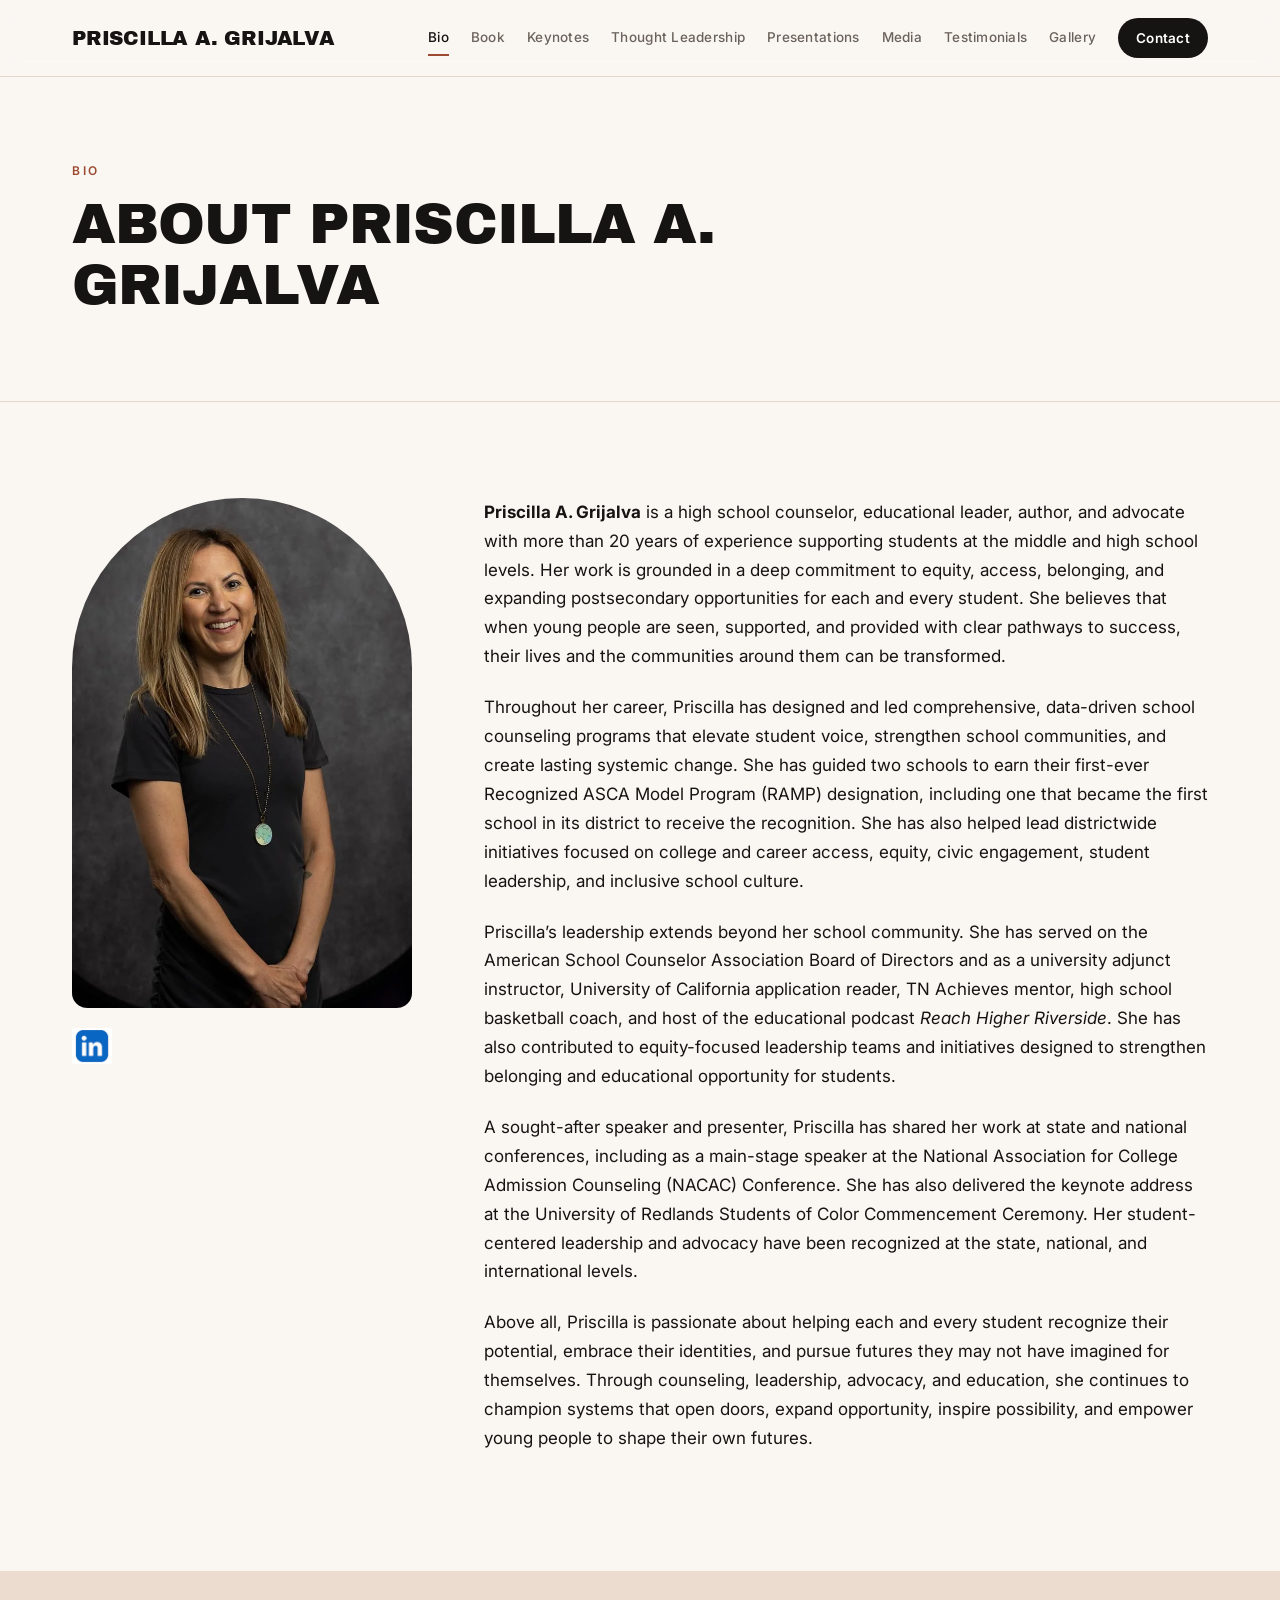
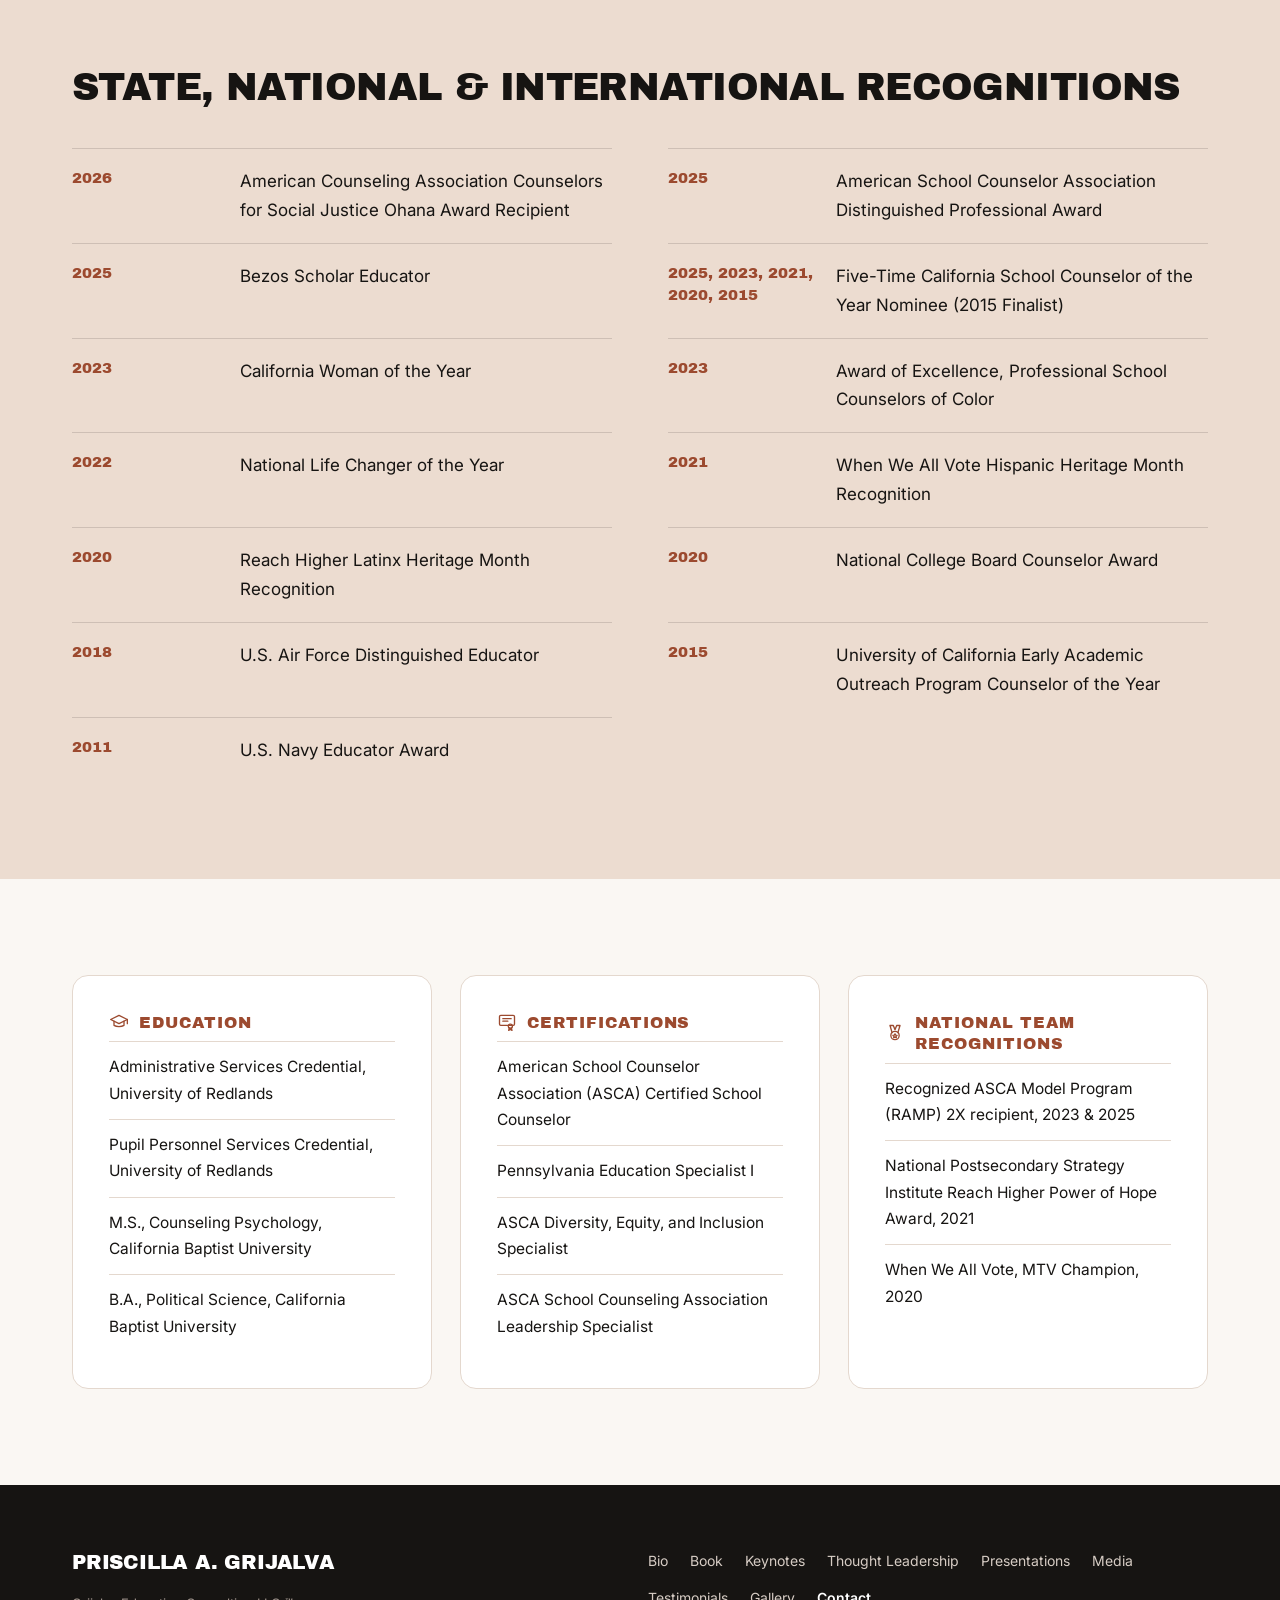
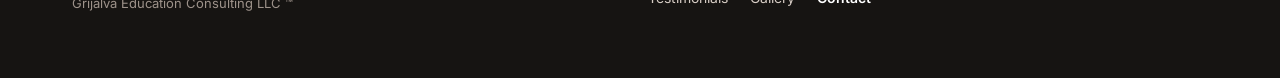
==== bio.html @ 14a942c5 "Add GA4 G-417RDD5NJD Co-Authored-By: Claude Opus 5.5 (1M context) <noreply@anthropic.com>" ====
<!doctype html><html lang="en"><head>
<script async src="https://www.googletagmanager.com/gtag/js?id=G-417RDD5NJD"></script>
<script>window.dataLayer=window.dataLayer||[];function gtag(){dataLayer.push(arguments);}gtag("js",new Date());gtag("config","G-417RDD5NJD");</script>
<meta charset="utf-8"><meta name="viewport" content="width=device-width,initial-scale=1">
<title>Bio — Priscilla A. Grijalva</title>
<link rel="preconnect" href="https://fonts.googleapis.com"><link rel="preconnect" href="https://fonts.gstatic.com" crossorigin>
<link href="https://fonts.googleapis.com/css2?family=Archivo+Black&family=Fraunces:ital,opsz,wght@0,9..144,400;0,9..144,600;1,9..144,400&family=Inter:wght@400;500;600&display=swap" rel="stylesheet">
<link rel="stylesheet" href="assets/css/style.css?v=r9"></head><body>
<a class="skip" href="#page">Skip to Content</a>
<header class="site-header"><div class="wrap hbar"><a class="brand" href="index.html">Priscilla A. Grijalva</a>
<button class="menu-btn" aria-label="Menu" aria-expanded="false"><span></span><span></span></button>
<nav class="nav"><a href="bio.html" aria-current=page>Bio</a><a href="book.html">Book</a><a href="speaking-1.html">Keynotes</a><a href="media.html">Thought Leadership</a><a href="presentations-and-workshops.html">Presentations</a><a href="media-1.html">Media</a><a href="reviews-and-testimonies.html">Testimonials</a><a href="gallery.html">Gallery</a><a href="contact.html" class=nav-cta>Contact</a></nav></div></header>
<main id="page"><section class="phero"><div class="wrap"><p class="kicker">Bio</p><h1>About Priscilla A. Grijalva</h1></div></section>
<section class="band"><div class="wrap bio">
<aside class="bio-side"><img class="portrait" src="assets/img/bb8c48f5-293766368_10158690024188457_73129225213965542_n.jpg" alt="Priscilla A. Grijalva">
<a class="li-link" href="https://www.linkedin.com/in/priscilla-grijalva-0228591a4/" target="_blank" rel="noopener"><img src="assets/img/5e16b6bf-download.png" alt="LinkedIn"></a></aside>
<div class="prose">
<p><strong>Priscilla A. Grijalva</strong> is a high school counselor, educational leader, author, and advocate with more than 20 years of experience supporting students at the middle and high school levels. Her work is grounded in a deep commitment to equity, access, belonging, and expanding postsecondary opportunities for each and every student. She believes that when young people are seen, supported, and provided with clear pathways to success, their lives and the communities around them can be transformed.</p>
<p>Throughout her career, Priscilla has designed and led comprehensive, data-driven school counseling programs that elevate student voice, strengthen school communities, and create lasting systemic change. She has guided two schools to earn their first-ever Recognized ASCA Model Program (RAMP) designation, including one that became the first school in its district to receive the recognition. She has also helped lead districtwide initiatives focused on college and career access, equity, civic engagement, student leadership, and inclusive school culture.</p>
<p>Priscilla’s leadership extends beyond her school community. She has served on the American School Counselor Association Board of Directors and as a university adjunct instructor, University of California application reader, TN Achieves mentor, high school basketball coach, and host of the educational podcast <em>Reach Higher Riverside</em>. She has also contributed to equity-focused leadership teams and initiatives designed to strengthen belonging and educational opportunity for students.</p>
<p>A sought-after speaker and presenter, Priscilla has shared her work at state and national conferences, including as a main-stage speaker at the National Association for College Admission Counseling (NACAC) Conference. She has also delivered the keynote address at the University of Redlands Students of Color Commencement Ceremony. Her student-centered leadership and advocacy have been recognized at the state, national, and international levels.</p>
<p>Above all, Priscilla is passionate about helping each and every student recognize their potential, embrace their identities, and pursue futures they may not have imagined for themselves. Through counseling, leadership, advocacy, and education, she continues to champion systems that open doors, expand opportunity, inspire possibility, and empower young people to shape their own futures.</p>
</div></div></section>
<section class="band blush"><div class="wrap"><h2 class="sec">STATE, NATIONAL &amp; INTERNATIONAL RECOGNITIONS</h2><ul class="awards"><li><span class="yr">2026</span><span>American Counseling Association Counselors for Social Justice Ohana Award Recipient</span></li><li><span class="yr">2025</span><span>American School Counselor Association Distinguished Professional Award</span></li><li><span class="yr">2025</span><span>Bezos Scholar Educator</span></li><li><span class="yr">2025, 2023, 2021, 2020, 2015</span><span>Five-Time California School Counselor of the Year Nominee (2015 Finalist)</span></li><li><span class="yr">2023</span><span>California Woman of the Year</span></li><li><span class="yr">2023</span><span>Award of Excellence, Professional School Counselors of Color</span></li><li><span class="yr">2022</span><span>National Life Changer of the Year</span></li><li><span class="yr">2021</span><span>When We All Vote Hispanic Heritage Month Recognition</span></li><li><span class="yr">2020</span><span>Reach Higher Latinx Heritage Month Recognition</span></li><li><span class="yr">2020</span><span>National College Board Counselor Award</span></li><li><span class="yr">2018</span><span>U.S. Air Force Distinguished Educator</span></li><li><span class="yr">2015</span><span>University of California Early Academic Outreach Program Counselor of the Year</span></li><li><span class="yr">2011</span><span>U.S. Navy Educator Award</span></li></ul></div></section>
<section class="band"><div class="wrap cols3">
<div class="card"><h3 class="ih"><svg class="ico" width="18" height="18" viewBox="0 0 24 24" fill="none" stroke="#9c4a2f" stroke-width="1.6" stroke-linecap="round" stroke-linejoin="round" aria-hidden="true"><path d="M2 9l10-5 10 5-10 5z"/><path d="M6 11v5c3 2 9 2 12 0v-5"/><path d="M22 9v5"/></svg><span>EDUCATION</span></h3><ul class="clean"><li>Administrative Services Credential, University of Redlands</li><li>Pupil Personnel Services Credential, University of Redlands</li><li>M.S., Counseling Psychology, California Baptist University</li><li>B.A., Political Science, California Baptist University</li></ul></div><div class="card"><h3 class="ih"><svg class="ico" width="18" height="18" viewBox="0 0 24 24" fill="none" stroke="#9c4a2f" stroke-width="1.6" stroke-linecap="round" stroke-linejoin="round" aria-hidden="true"><rect x="3" y="4" width="18" height="12" rx="1.5"/><path d="M7 8h10M7 11h6"/><circle cx="16" cy="17" r="2.5"/><path d="M14.8 19l-.8 3 2-1 2 1-.8-3"/></svg><span>CERTIFICATIONS</span></h3><ul class="clean"><li>American School Counselor Association (ASCA) Certified School Counselor</li><li>Pennsylvania Education Specialist I</li><li>ASCA Diversity, Equity, and Inclusion Specialist</li><li>ASCA School Counseling Association Leadership Specialist</li></ul></div><div class="card"><h3 class="ih"><svg class="ico" width="18" height="18" viewBox="0 0 24 24" fill="none" stroke="#9c4a2f" stroke-width="1.6" stroke-linecap="round" stroke-linejoin="round" aria-hidden="true"><circle cx="12" cy="15" r="5"/><path d="M8.5 11.5L6 3h4l2 5 2-5h4l-2.5 8.5"/><path d="M12 13l.8 1.6 1.7.2-1.2 1.2.3 1.7-1.6-.8-1.6.8.3-1.7-1.2-1.2 1.7-.2z"/></svg><span>NATIONAL TEAM RECOGNITIONS</span></h3><ul class="clean"><li>Recognized ASCA Model Program (RAMP) 2X recipient, 2023 &amp; 2025</li><li>National Postsecondary Strategy Institute Reach Higher Power of Hope Award, 2021</li><li>When We All Vote, MTV Champion, 2020</li></ul></div>
</div></section></main>
<footer class="site-footer"><div class="wrap fgrid"><div><a class="brand light" href="index.html">Priscilla A. Grijalva</a><p class="fine">Grijalva Education Consulting LLC ™</p></div>
<nav class="fnav"><a href="bio.html" aria-current=page>Bio</a><a href="book.html">Book</a><a href="speaking-1.html">Keynotes</a><a href="media.html">Thought Leadership</a><a href="presentations-and-workshops.html">Presentations</a><a href="media-1.html">Media</a><a href="reviews-and-testimonies.html">Testimonials</a><a href="gallery.html">Gallery</a><a href="contact.html" class=nav-cta>Contact</a></nav></div></footer>
<script src="assets/js/main.js"></script></body></html>
---- assets/css/style.css ----
:root{--ink:#161412;--paper:#faf7f3;--blush:#ecdcd0;--sand:#e1ccbe;--clay:#9c4a2f;--muted:#6b625b;--line:#e4d8ce;
--disp:"Archivo Black",system-ui,sans-serif;--serif:"Fraunces",Georgia,serif;--sans:"Inter",system-ui,sans-serif}
*{box-sizing:border-box}html{scroll-behavior:smooth}
body{margin:0;background:var(--paper);color:var(--ink);font:400 17px/1.7 var(--sans);-webkit-font-smoothing:antialiased}
img{max-width:100%;display:block}a{color:inherit}
.wrap{max-width:1200px;margin:0 auto;padding:0 32px}
.skip{position:absolute;left:-999px}.skip:focus{left:12px;top:12px;background:#fff;padding:8px;z-index:99}
.site-header{position:sticky;top:0;z-index:50;background:rgba(250,247,243,.92);backdrop-filter:blur(10px);border-bottom:1px solid var(--line)}
.hbar{display:flex;align-items:center;justify-content:space-between;height:76px}
.brand{font:400 20px/1 var(--disp);text-decoration:none;letter-spacing:-.01em;text-transform:uppercase}
.nav{display:flex;gap:22px}.nav a{font-size:13.5px;font-weight:500;text-decoration:none;color:var(--muted);letter-spacing:.02em;padding:6px 0;border-bottom:2px solid transparent}
.nav a:hover,.nav a[aria-current]{color:var(--ink);border-color:var(--clay)}
.nav a.nav-cta{background:var(--ink);color:#fff;border:0;border-radius:999px;padding:9px 18px;font-weight:600}.nav a.nav-cta:hover,.nav a.nav-cta[aria-current]{background:var(--clay);color:#fff}.nav{align-items:center}
.menu-btn{display:none;background:none;border:0;width:40px;height:40px;cursor:pointer;flex-direction:column;justify-content:center;gap:7px}
.menu-btn span{display:block;height:2px;background:var(--ink);transition:.3s}
.kicker{font:600 12px/1 var(--sans);letter-spacing:.22em;text-transform:uppercase;color:var(--clay);margin:0 0 18px}
h1,h2,h3{font-family:var(--disp);font-weight:400;letter-spacing:-.015em;line-height:1.08;margin:0 0 .5em}
.hero{padding:72px 0 88px}.hero-grid{display:grid;grid-template-columns:1.1fr .9fr;gap:64px;align-items:center}
.hero h1{font-size:clamp(40px,5.6vw,84px);text-transform:uppercase}
.tagline{font:italic 400 clamp(19px,2vw,24px)/1.45 var(--serif);color:var(--muted);max-width:30ch;margin:0 0 36px}
.hero-img img{width:100%;border-radius:220px 220px 16px 16px;background:var(--sand);object-fit:cover}
.btns{display:flex;gap:14px;flex-wrap:wrap;margin-top:28px}
.btn{display:inline-block;background:var(--ink);color:#fff;text-decoration:none;font:600 13px/1 var(--sans);letter-spacing:.14em;text-transform:uppercase;padding:18px 30px;border-radius:999px;border:1.5px solid var(--ink);transition:.25s;cursor:pointer}
.btn:hover{background:var(--clay);border-color:var(--clay)}.btn.ghost{background:transparent;color:var(--ink)}.btn.ghost:hover{color:#fff}
.btn.light{background:var(--sand);color:var(--ink);border-color:var(--sand)}.btn.light:hover{background:#cdb3a1;border-color:#cdb3a1;color:var(--ink)}
.band{padding:96px 0}.band.blush{background:var(--blush)}.band.dark{background:var(--ink);color:#f3ece6}.band.follow{padding-top:0}
.split{display:grid;grid-template-columns:1fr 1fr;gap:72px;align-items:center}.split.top{align-items:start}
.split-img img{border-radius:16px;width:100%;object-fit:cover}.split.top .split-img{position:sticky;top:110px}
.big{font:400 clamp(19px,1.7vw,23px)/1.6 var(--serif)}
.videos{display:grid;grid-template-columns:repeat(2,minmax(0,1fr));gap:32px;max-width:960px;align-items:start}
.vid{position:relative;border-radius:14px;overflow:hidden;background:#000;aspect-ratio:16/9;box-shadow:0 18px 36px -24px rgba(22,20,18,.45)}
.vid iframe{position:absolute;inset:0;width:100%;height:100%;border:0}
figure{margin:0}.videos figcaption{margin-top:14px;font-weight:500;font-size:15px}.videos figcaption a{text-decoration:none;border-bottom:1px solid var(--clay)}
.cta{text-align:center;max-width:820px}.cta h2{font-size:clamp(30px,3.8vw,50px);text-transform:uppercase}.cta p{font:400 20px/1.6 var(--serif);color:#d6ccc4;margin:0 0 36px}
.phero{padding:88px 0 56px;border-bottom:1px solid var(--line)}.phero h1{font-size:clamp(32px,4.4vw,60px);text-transform:uppercase;max-width:22ch}
.phero .lede,.phero .lede a{font:italic 400 21px/1.55 var(--serif);color:var(--muted);max-width:60ch;margin:0;text-decoration:none}
.bio{display:grid;grid-template-columns:340px 1fr;gap:72px;align-items:start}.bio-side{position:sticky;top:110px}
.portrait{border-radius:180px 180px 16px 16px;width:100%}.li-link{display:inline-block;margin-top:20px}.li-link img{width:40px}
.prose p{margin:0 0 1.3em;max-width:68ch}.prose h3{font-size:26px;margin-top:1.4em}
.sec{font-size:clamp(24px,3vw,38px);margin-bottom:40px}
.awards{list-style:none;margin:0;padding:0;display:grid;grid-template-columns:1fr 1fr;gap:0 56px}
.awards li{display:grid;grid-template-columns:150px 1fr;gap:18px;padding:18px 0;border-top:1px solid rgba(22,20,18,.14)}
.yr{font:400 15px/1.5 var(--disp);color:var(--clay)}
.cols3{display:grid;grid-template-columns:repeat(3,1fr);gap:28px}
.card{background:#fff;border:1px solid var(--line);border-radius:16px;padding:36px}.card h3{font-size:16px;letter-spacing:.06em;color:var(--clay)}
.clean{list-style:none;margin:0;padding:0}.clean li{padding:12px 0;border-top:1px solid var(--line);font-size:15.5px}
.timeline{list-style:none;margin:0;padding:0;counter-reset:t}.timeline li{position:relative;padding:20px 0 20px 34px;border-top:1px solid var(--line)}
.timeline li:before{content:"";position:absolute;left:4px;top:30px;width:9px;height:9px;border-radius:50%;background:var(--clay)}
.timeline.two{columns:2;column-gap:64px}.timeline.two li{break-inside:avoid;font-size:15.5px}
.book{display:grid;grid-template-columns:420px 1fr;gap:80px;align-items:start}.cover{position:sticky;top:110px}.cover img{border-radius:6px;box-shadow:0 30px 60px -20px rgba(22,20,18,.45)}
.checks{list-style:none;padding:0;margin:0 0 1.6em}.checks li{padding:10px 0 10px 32px;position:relative;border-bottom:1px solid var(--line)}
.checks li:before{content:"";position:absolute;left:0;top:19px;width:14px;height:8px;border-left:2px solid var(--clay);border-bottom:2px solid var(--clay);transform:rotate(-45deg)}
.tiles{display:grid;grid-template-columns:repeat(3,1fr);gap:32px}
.tile{text-decoration:none;display:block;background:#fff;border:1px solid var(--line);border-radius:16px;overflow:hidden;transition:.3s}
.tile:hover{transform:translateY(-4px);box-shadow:0 20px 40px -24px rgba(22,20,18,.35)}
.thumb{aspect-ratio:4/3;background:var(--blush);display:flex;align-items:center;justify-content:center}.thumb img{width:100%;height:100%;object-fit:contain}
.tile p{margin:0;padding:18px 22px;font-weight:500;font-size:15px;border-top:1px solid var(--line)}
.quotes{display:grid;grid-template-columns:repeat(2,1fr);gap:28px}
.quote{background:#fff;border:1px solid var(--line);border-radius:16px;padding:40px}.quote blockquote{margin:0 0 20px;font:400 21px/1.5 var(--serif)}
.quote figcaption{font-size:13px;letter-spacing:.06em;text-transform:uppercase;color:var(--clay);font-weight:600}
.stats{display:grid;grid-template-columns:repeat(3,1fr);gap:48px}.stats h2{font-size:28px;color:var(--sand)}.stats p{color:#cfc5bd;font-size:16px}
.masonry{columns:3;column-gap:20px}.gimg{display:block;margin-bottom:20px;border-radius:12px;overflow:hidden}.gimg img{width:100%;transition:.5s}.gimg:hover img{transform:scale(1.03)}
.display{font-size:clamp(28px,3.4vw,46px);text-transform:uppercase}
.form{display:grid;gap:18px;margin-top:36px}.form .row{display:grid;grid-template-columns:1fr 1fr;gap:18px}
.form label{display:grid;gap:8px;font-size:13px;font-weight:600;letter-spacing:.08em;text-transform:uppercase}
.form input,.form textarea{font:inherit;text-transform:none;letter-spacing:0;font-weight:400;padding:14px 16px;border:1px solid #d4c5b8;border-radius:10px;background:#fff}
.form button{justify-self:start}
.site-footer{background:var(--ink);color:#d6ccc4;padding:64px 0}.fgrid{display:flex;justify-content:space-between;gap:40px;flex-wrap:wrap}
.brand.light{color:#fff}.fine{font-size:13px;color:#9d928a;margin:14px 0 0}.fnav{display:flex;flex-wrap:wrap;gap:10px 22px;max-width:560px}.fnav a{text-decoration:none;font-size:14px}.fnav a:hover{color:#fff}
@media(max-width:1100px){.nav{gap:14px}.nav a{font-size:12.5px}}
@media(max-width:960px){
.menu-btn{display:flex}.nav{position:fixed;inset:76px 0 auto 0;background:var(--paper);flex-direction:column;gap:0;padding:12px 32px 28px;border-bottom:1px solid var(--line);display:none}
.nav.open{display:flex}.nav{align-items:stretch}.nav a{font-size:18px;padding:12px 0;border-bottom:1px solid var(--line)}.nav a.nav-cta{margin-top:16px;text-align:center;padding:14px 18px;border-bottom:0}
.hero-grid,.split,.bio,.book,.stats{grid-template-columns:1fr;gap:40px}
.bio-side,.cover,.split.top .split-img{position:static}.bio-side{max-width:300px}.cover{max-width:340px}
.awards,.quotes,.cols3{grid-template-columns:1fr}.tiles{grid-template-columns:1fr 1fr}.timeline.two{columns:1}.masonry{columns:2}}
@media(max-width:560px){body{font-size:16px}.wrap{padding:0 22px}.band{padding:64px 0}.hero{padding:40px 0 64px}.phero{padding:56px 0 36px}
.tiles,.videos{grid-template-columns:1fr}.awards li{grid-template-columns:1fr;gap:4px}.form .row{grid-template-columns:1fr}.masonry{columns:1}.quote,.card{padding:28px}}
.fnav a.nav-cta{color:#fff;font-weight:600}
.card h3.ih{display:flex;align-items:center;gap:10px;line-height:1.35;text-align:left}.card h3.ih .ico{flex:0 0 auto;width:20px;height:20px;display:block;margin:0}.card h3.ih span{display:block;flex:1 1 auto;min-width:0}

.feature-vid{display:grid;grid-template-columns:2fr 3fr;gap:48px;align-items:center}.fv-text p{font-size:19px;margin:0 0 24px}
@media(max-width:760px){.feature-vid{grid-template-columns:1fr;gap:24px}}
.vid-cover{position:absolute;inset:0;padding:0;border:0;background:#000;cursor:pointer}.vid-cover img{width:100%;height:100%;object-fit:cover;display:block}.vid-cover .play{position:absolute;left:50%;top:50%;width:72px;height:72px;margin:-36px 0 0 -36px;border-radius:50%;background:rgba(22,20,18,.78)}.vid-cover .play:after{content:"";position:absolute;left:29px;top:22px;border-style:solid;border-width:14px 0 14px 22px;border-color:transparent transparent transparent #fff}.vid-cover:hover .play{background:#161412}
.btn.ghost:hover{background:var(--sand);border-color:var(--sand);color:var(--ink)}
.fv-text .more-media{margin-top:22px;text-align:left}
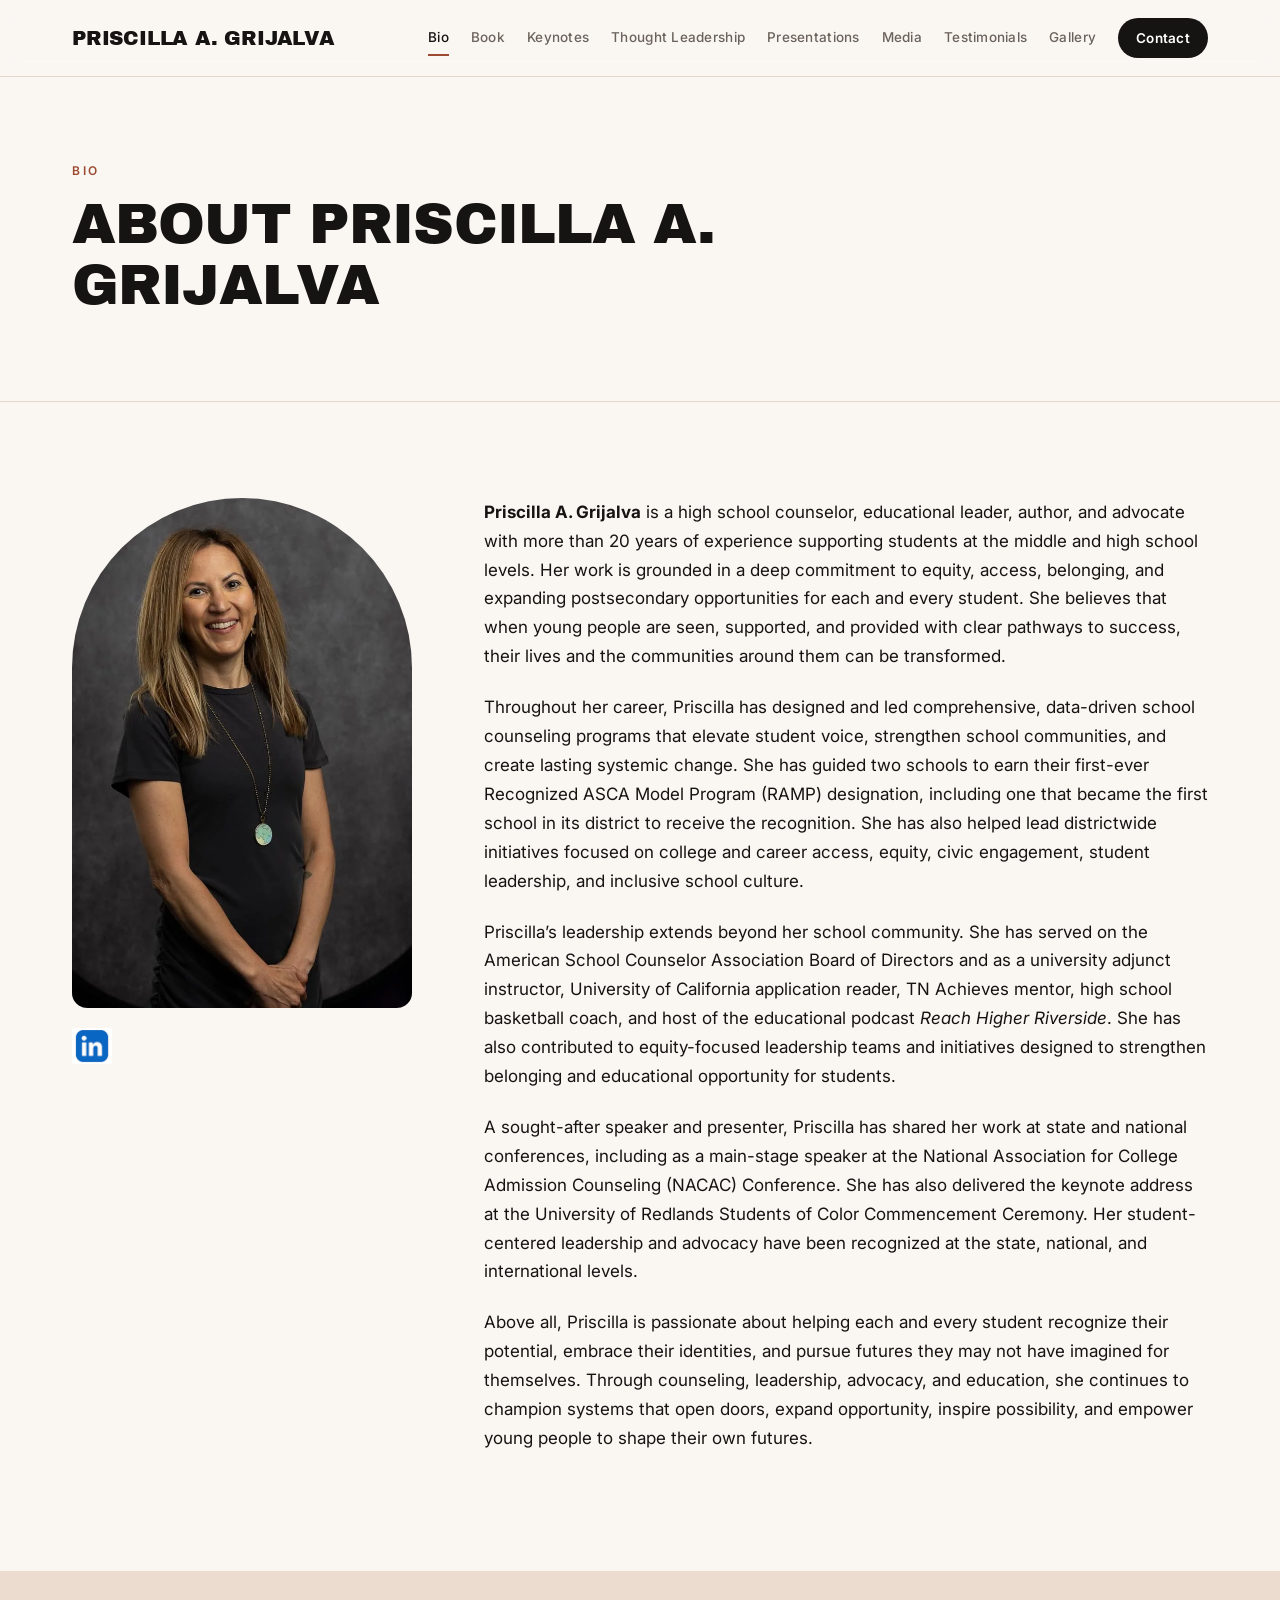
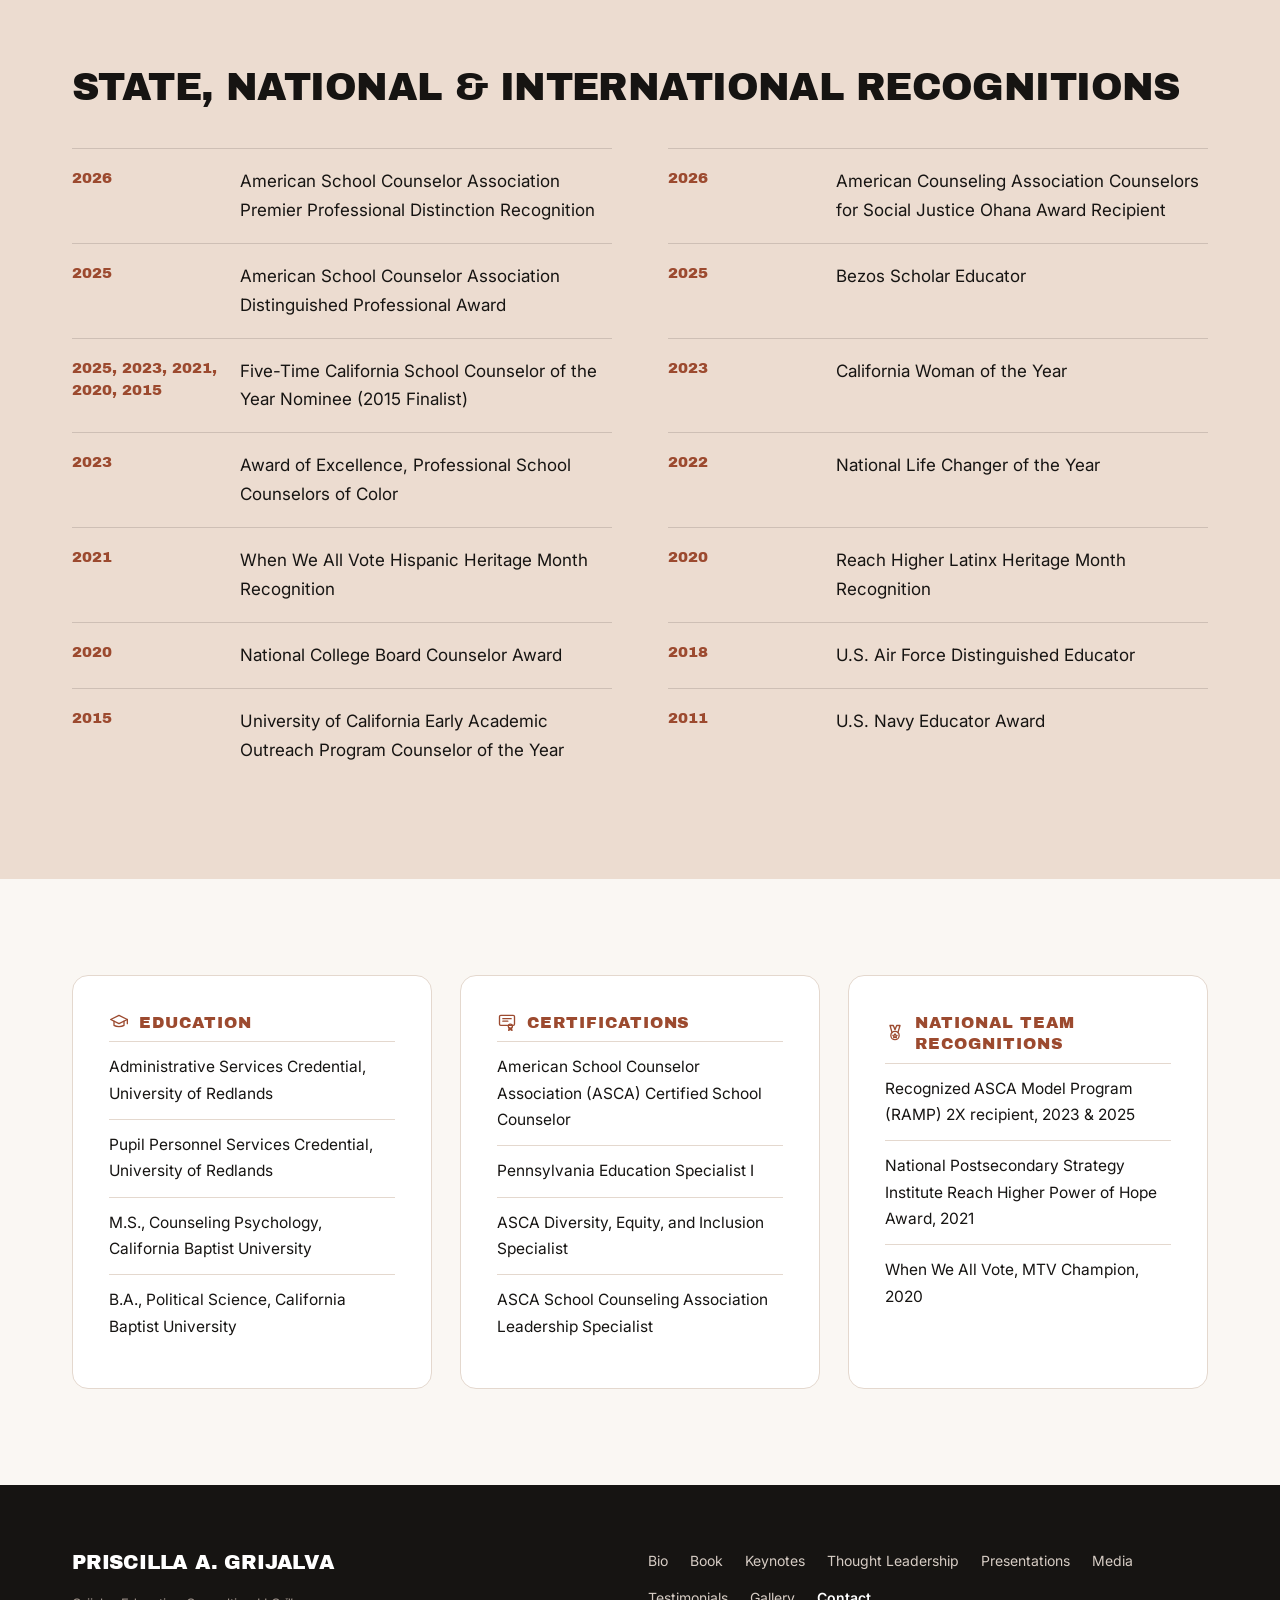
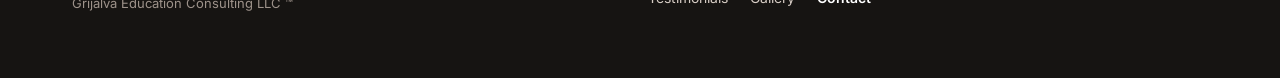
==== commit 496c67e5: "Add 2026 ASCA Premier Professional Distinction award; add NACAC Journal pp. 50-51 thought leadership" ====
--- a/bio.html
+++ b/bio.html
@@ -21,7 +21,7 @@
 <p>A sought-after speaker and presenter, Priscilla has shared her work at state and national conferences, including as a main-stage speaker at the National Association for College Admission Counseling (NACAC) Conference. She has also delivered the keynote address at the University of Redlands Students of Color Commencement Ceremony. Her student-centered leadership and advocacy have been recognized at the state, national, and international levels.</p>
 <p>Above all, Priscilla is passionate about helping each and every student recognize their potential, embrace their identities, and pursue futures they may not have imagined for themselves. Through counseling, leadership, advocacy, and education, she continues to champion systems that open doors, expand opportunity, inspire possibility, and empower young people to shape their own futures.</p>
 </div></div></section>
-<section class="band blush"><div class="wrap"><h2 class="sec">STATE, NATIONAL &amp; INTERNATIONAL RECOGNITIONS</h2><ul class="awards"><li><span class="yr">2026</span><span>American Counseling Association Counselors for Social Justice Ohana Award Recipient</span></li><li><span class="yr">2025</span><span>American School Counselor Association Distinguished Professional Award</span></li><li><span class="yr">2025</span><span>Bezos Scholar Educator</span></li><li><span class="yr">2025, 2023, 2021, 2020, 2015</span><span>Five-Time California School Counselor of the Year Nominee (2015 Finalist)</span></li><li><span class="yr">2023</span><span>California Woman of the Year</span></li><li><span class="yr">2023</span><span>Award of Excellence, Professional School Counselors of Color</span></li><li><span class="yr">2022</span><span>National Life Changer of the Year</span></li><li><span class="yr">2021</span><span>When We All Vote Hispanic Heritage Month Recognition</span></li><li><span class="yr">2020</span><span>Reach Higher Latinx Heritage Month Recognition</span></li><li><span class="yr">2020</span><span>National College Board Counselor Award</span></li><li><span class="yr">2018</span><span>U.S. Air Force Distinguished Educator</span></li><li><span class="yr">2015</span><span>University of California Early Academic Outreach Program Counselor of the Year</span></li><li><span class="yr">2011</span><span>U.S. Navy Educator Award</span></li></ul></div></section>
+<section class="band blush"><div class="wrap"><h2 class="sec">STATE, NATIONAL &amp; INTERNATIONAL RECOGNITIONS</h2><ul class="awards"><li><span class="yr">2026</span><span>American School Counselor Association Premier Professional Distinction Recognition</span></li><li><span class="yr">2026</span><span>American Counseling Association Counselors for Social Justice Ohana Award Recipient</span></li><li><span class="yr">2025</span><span>American School Counselor Association Distinguished Professional Award</span></li><li><span class="yr">2025</span><span>Bezos Scholar Educator</span></li><li><span class="yr">2025, 2023, 2021, 2020, 2015</span><span>Five-Time California School Counselor of the Year Nominee (2015 Finalist)</span></li><li><span class="yr">2023</span><span>California Woman of the Year</span></li><li><span class="yr">2023</span><span>Award of Excellence, Professional School Counselors of Color</span></li><li><span class="yr">2022</span><span>National Life Changer of the Year</span></li><li><span class="yr">2021</span><span>When We All Vote Hispanic Heritage Month Recognition</span></li><li><span class="yr">2020</span><span>Reach Higher Latinx Heritage Month Recognition</span></li><li><span class="yr">2020</span><span>National College Board Counselor Award</span></li><li><span class="yr">2018</span><span>U.S. Air Force Distinguished Educator</span></li><li><span class="yr">2015</span><span>University of California Early Academic Outreach Program Counselor of the Year</span></li><li><span class="yr">2011</span><span>U.S. Navy Educator Award</span></li></ul></div></section>
 <section class="band"><div class="wrap cols3">
 <div class="card"><h3 class="ih"><svg class="ico" width="18" height="18" viewBox="0 0 24 24" fill="none" stroke="#9c4a2f" stroke-width="1.6" stroke-linecap="round" stroke-linejoin="round" aria-hidden="true"><path d="M2 9l10-5 10 5-10 5z"/><path d="M6 11v5c3 2 9 2 12 0v-5"/><path d="M22 9v5"/></svg><span>EDUCATION</span></h3><ul class="clean"><li>Administrative Services Credential, University of Redlands</li><li>Pupil Personnel Services Credential, University of Redlands</li><li>M.S., Counseling Psychology, California Baptist University</li><li>B.A., Political Science, California Baptist University</li></ul></div><div class="card"><h3 class="ih"><svg class="ico" width="18" height="18" viewBox="0 0 24 24" fill="none" stroke="#9c4a2f" stroke-width="1.6" stroke-linecap="round" stroke-linejoin="round" aria-hidden="true"><rect x="3" y="4" width="18" height="12" rx="1.5"/><path d="M7 8h10M7 11h6"/><circle cx="16" cy="17" r="2.5"/><path d="M14.8 19l-.8 3 2-1 2 1-.8-3"/></svg><span>CERTIFICATIONS</span></h3><ul class="clean"><li>American School Counselor Association (ASCA) Certified School Counselor</li><li>Pennsylvania Education Specialist I</li><li>ASCA Diversity, Equity, and Inclusion Specialist</li><li>ASCA School Counseling Association Leadership Specialist</li></ul></div><div class="card"><h3 class="ih"><svg class="ico" width="18" height="18" viewBox="0 0 24 24" fill="none" stroke="#9c4a2f" stroke-width="1.6" stroke-linecap="round" stroke-linejoin="round" aria-hidden="true"><circle cx="12" cy="15" r="5"/><path d="M8.5 11.5L6 3h4l2 5 2-5h4l-2.5 8.5"/><path d="M12 13l.8 1.6 1.7.2-1.2 1.2.3 1.7-1.6-.8-1.6.8.3-1.7-1.2-1.2 1.7-.2z"/></svg><span>NATIONAL TEAM RECOGNITIONS</span></h3><ul class="clean"><li>Recognized ASCA Model Program (RAMP) 2X recipient, 2023 &amp; 2025</li><li>National Postsecondary Strategy Institute Reach Higher Power of Hope Award, 2021</li><li>When We All Vote, MTV Champion, 2020</li></ul></div>
 </div></section></main>
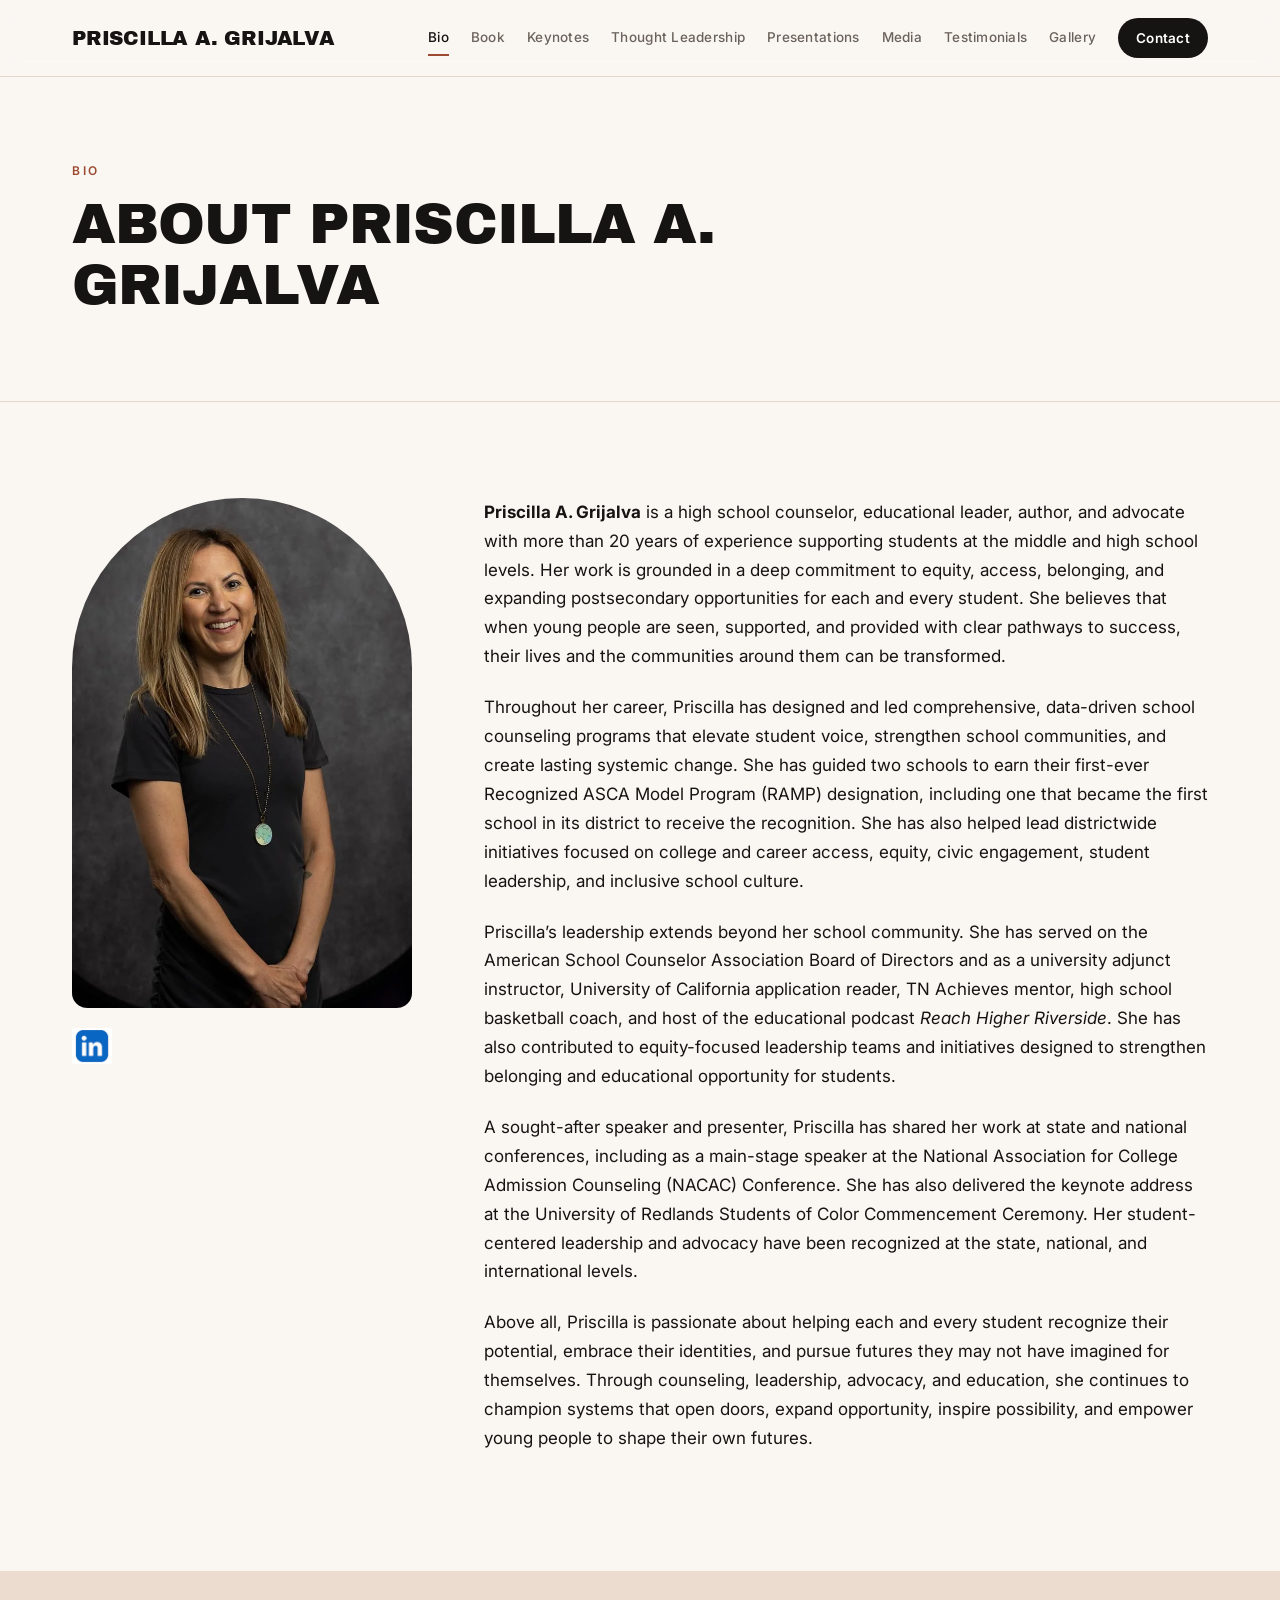
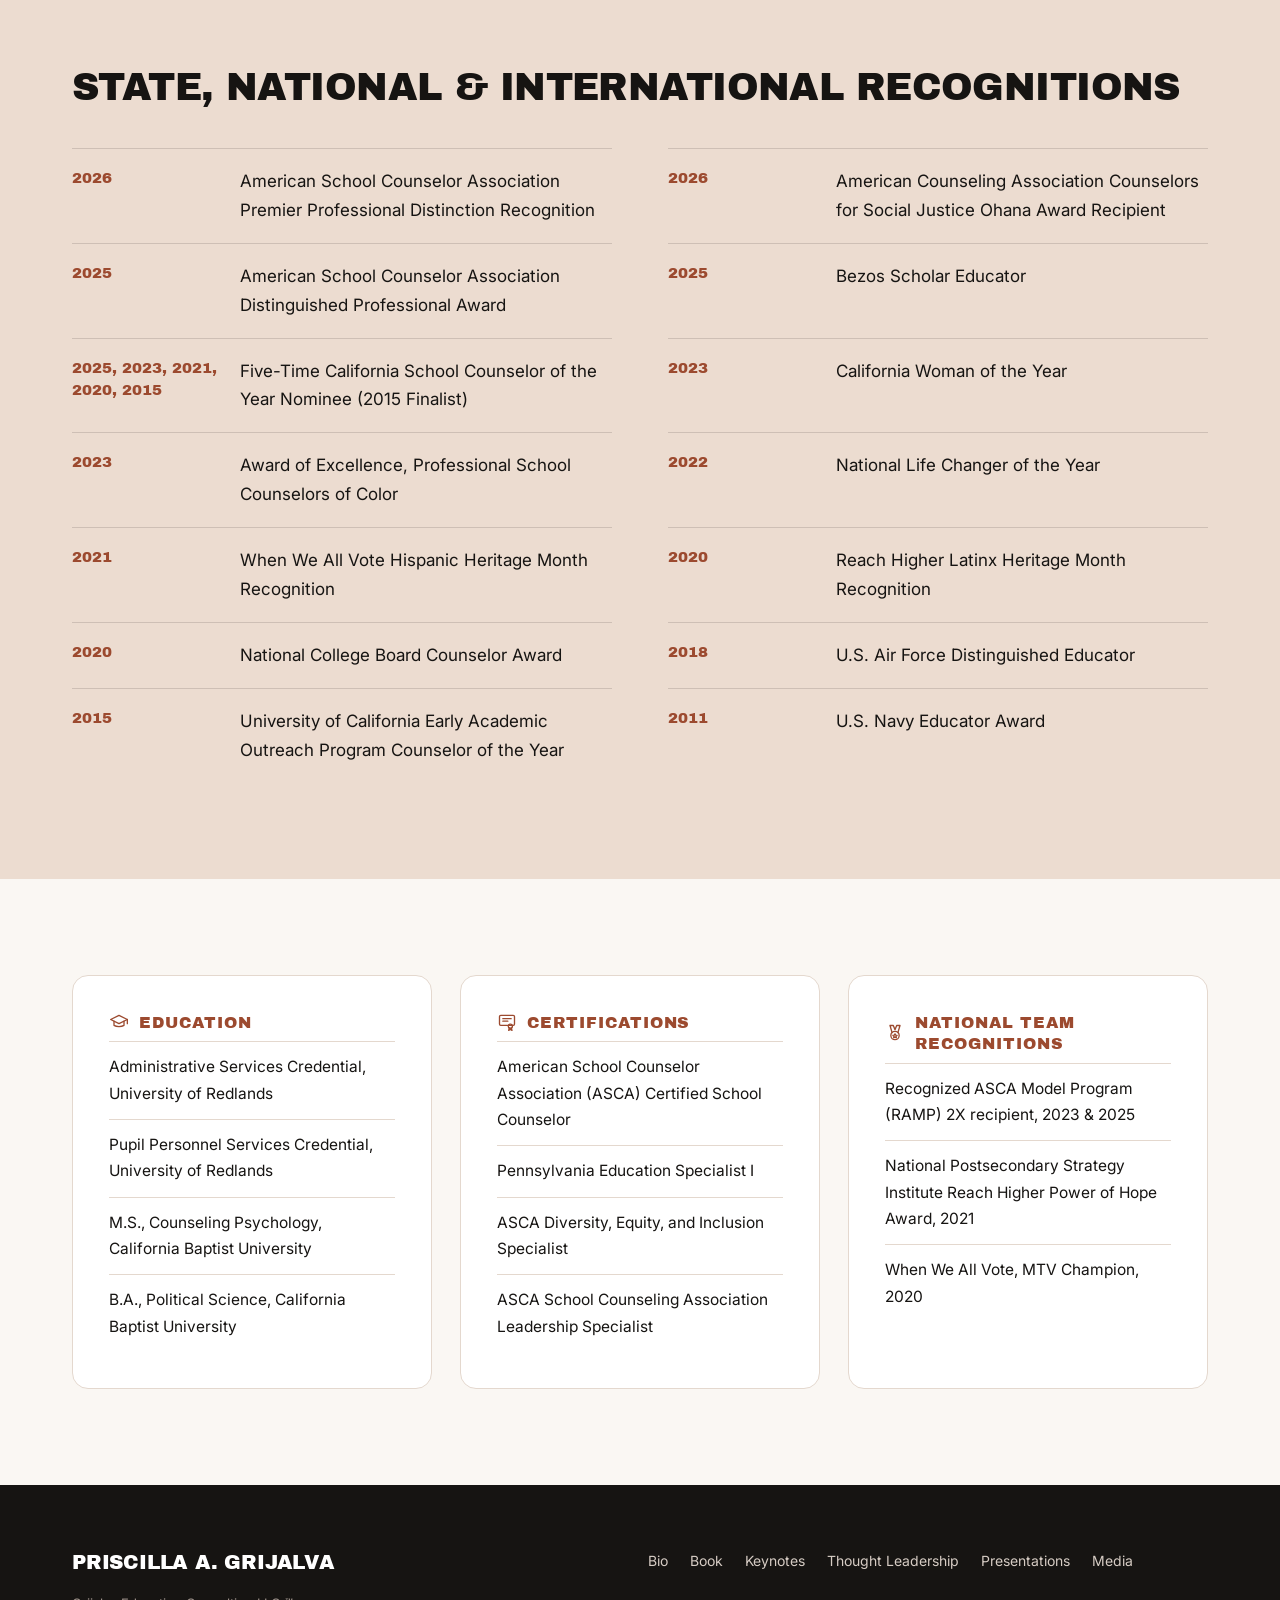
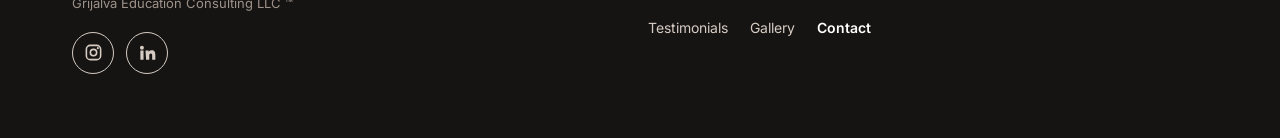
==== commit 51666eac: "Mockup r13: book reviews, remove Army testimonial, social icons Co-Authored-By: Claude Opus 5.5 (1M " ====
--- a/bio.html
+++ b/bio.html
@@ -25,6 +25,6 @@
 <section class="band"><div class="wrap cols3">
 <div class="card"><h3 class="ih"><svg class="ico" width="18" height="18" viewBox="0 0 24 24" fill="none" stroke="#9c4a2f" stroke-width="1.6" stroke-linecap="round" stroke-linejoin="round" aria-hidden="true"><path d="M2 9l10-5 10 5-10 5z"/><path d="M6 11v5c3 2 9 2 12 0v-5"/><path d="M22 9v5"/></svg><span>EDUCATION</span></h3><ul class="clean"><li>Administrative Services Credential, University of Redlands</li><li>Pupil Personnel Services Credential, University of Redlands</li><li>M.S., Counseling Psychology, California Baptist University</li><li>B.A., Political Science, California Baptist University</li></ul></div><div class="card"><h3 class="ih"><svg class="ico" width="18" height="18" viewBox="0 0 24 24" fill="none" stroke="#9c4a2f" stroke-width="1.6" stroke-linecap="round" stroke-linejoin="round" aria-hidden="true"><rect x="3" y="4" width="18" height="12" rx="1.5"/><path d="M7 8h10M7 11h6"/><circle cx="16" cy="17" r="2.5"/><path d="M14.8 19l-.8 3 2-1 2 1-.8-3"/></svg><span>CERTIFICATIONS</span></h3><ul class="clean"><li>American School Counselor Association (ASCA) Certified School Counselor</li><li>Pennsylvania Education Specialist I</li><li>ASCA Diversity, Equity, and Inclusion Specialist</li><li>ASCA School Counseling Association Leadership Specialist</li></ul></div><div class="card"><h3 class="ih"><svg class="ico" width="18" height="18" viewBox="0 0 24 24" fill="none" stroke="#9c4a2f" stroke-width="1.6" stroke-linecap="round" stroke-linejoin="round" aria-hidden="true"><circle cx="12" cy="15" r="5"/><path d="M8.5 11.5L6 3h4l2 5 2-5h4l-2.5 8.5"/><path d="M12 13l.8 1.6 1.7.2-1.2 1.2.3 1.7-1.6-.8-1.6.8.3-1.7-1.2-1.2 1.7-.2z"/></svg><span>NATIONAL TEAM RECOGNITIONS</span></h3><ul class="clean"><li>Recognized ASCA Model Program (RAMP) 2X recipient, 2023 &amp; 2025</li><li>National Postsecondary Strategy Institute Reach Higher Power of Hope Award, 2021</li><li>When We All Vote, MTV Champion, 2020</li></ul></div>
 </div></section></main>
-<footer class="site-footer"><div class="wrap fgrid"><div><a class="brand light" href="index.html">Priscilla A. Grijalva</a><p class="fine">Grijalva Education Consulting LLC ™</p></div>
+<footer class="site-footer"><div class="wrap fgrid"><div><a class="brand light" href="index.html">Priscilla A. Grijalva</a><p class="fine">Grijalva Education Consulting LLC ™</p><div class="social"><a href="#" aria-label="Instagram" target="_blank" rel="noopener"><svg viewBox="0 0 24 24" aria-hidden="true"><rect x="3" y="3" width="18" height="18" rx="5" fill="none" stroke="currentColor" stroke-width="2"/><circle cx="12" cy="12" r="4" fill="none" stroke="currentColor" stroke-width="2"/><circle cx="17.5" cy="6.5" r="1.3" fill="currentColor"/></svg></a><a href="https://www.linkedin.com/in/priscilla-grijalva-0228591a4/" aria-label="LinkedIn" target="_blank" rel="noopener"><svg viewBox="0 0 24 24" aria-hidden="true"><path fill="currentColor" d="M4.98 3.5a2.5 2.5 0 1 1 0 5 2.5 2.5 0 0 1 0-5zM3 9.5h4V21H3zM9.5 9.5h3.8v1.6h.05c.53-1 1.83-2.05 3.77-2.05 4.03 0 4.78 2.65 4.78 6.1V21h-4v-5.1c0-1.22-.02-2.79-1.7-2.79-1.7 0-1.96 1.33-1.96 2.7V21h-4z"/></svg></a></div></div>
 <nav class="fnav"><a href="bio.html" aria-current=page>Bio</a><a href="book.html">Book</a><a href="speaking-1.html">Keynotes</a><a href="media.html">Thought Leadership</a><a href="presentations-and-workshops.html">Presentations</a><a href="media-1.html">Media</a><a href="reviews-and-testimonies.html">Testimonials</a><a href="gallery.html">Gallery</a><a href="contact.html" class=nav-cta>Contact</a></nav></div></footer>
 <script src="assets/js/main.js"></script></body></html>
--- a/assets/css/style.css
+++ b/assets/css/style.css
@@ -84,3 +84,21 @@
 .vid-cover{position:absolute;inset:0;padding:0;border:0;background:#000;cursor:pointer}.vid-cover img{width:100%;height:100%;object-fit:cover;display:block}.vid-cover .play{position:absolute;left:50%;top:50%;width:72px;height:72px;margin:-36px 0 0 -36px;border-radius:50%;background:rgba(22,20,18,.78)}.vid-cover .play:after{content:"";position:absolute;left:29px;top:22px;border-style:solid;border-width:14px 0 14px 22px;border-color:transparent transparent transparent #fff}.vid-cover:hover .play{background:#161412}
 .btn.ghost:hover{background:var(--sand);border-color:var(--sand);color:var(--ink)}
 .fv-text .more-media{margin-top:22px;text-align:left}
+
+/* r13 reviews + social */
+.rv-h{font-size:clamp(28px,3.4vw,44px);text-transform:uppercase;margin-bottom:40px}
+.reviews{display:grid;grid-template-columns:repeat(2,1fr);gap:28px}
+.review{background:#fff;border:1px solid var(--line);border-radius:16px;padding:36px;transition:transform .3s,box-shadow .3s}
+.review:hover{transform:translateY(-6px);box-shadow:0 18px 40px rgba(22,20,18,.12)}
+.stars{color:#f29d38;font-size:20px;letter-spacing:3px;margin-bottom:14px}
+.review h3{font-size:18px;line-height:1.3;text-wrap:balance}
+.review blockquote{margin:0 0 22px;font:400 18px/1.6 var(--serif);text-wrap:pretty}
+.review figcaption{display:flex;flex-direction:column;gap:4px;font-size:13px;letter-spacing:.06em;text-transform:uppercase;color:var(--clay);font-weight:600}
+.review figcaption span{color:var(--muted);font-weight:500;text-transform:none;letter-spacing:0}
+.social{display:flex;gap:12px;margin-top:18px}
+.social a{display:inline-flex;width:42px;height:42px;border-radius:50%;align-items:center;justify-content:center;border:1.5px solid #d6ccc4;color:#d6ccc4;transition:.25s}
+.social a:hover{background:var(--clay);border-color:var(--clay);color:#fff;transform:translateY(-3px)}
+.social svg{width:19px;height:19px}
+.social.dark a{border-color:var(--ink);color:var(--ink)}
+.soc-k{margin:40px 0 0}
+@media(max-width:900px){.reviews{grid-template-columns:1fr}.review{padding:28px}}
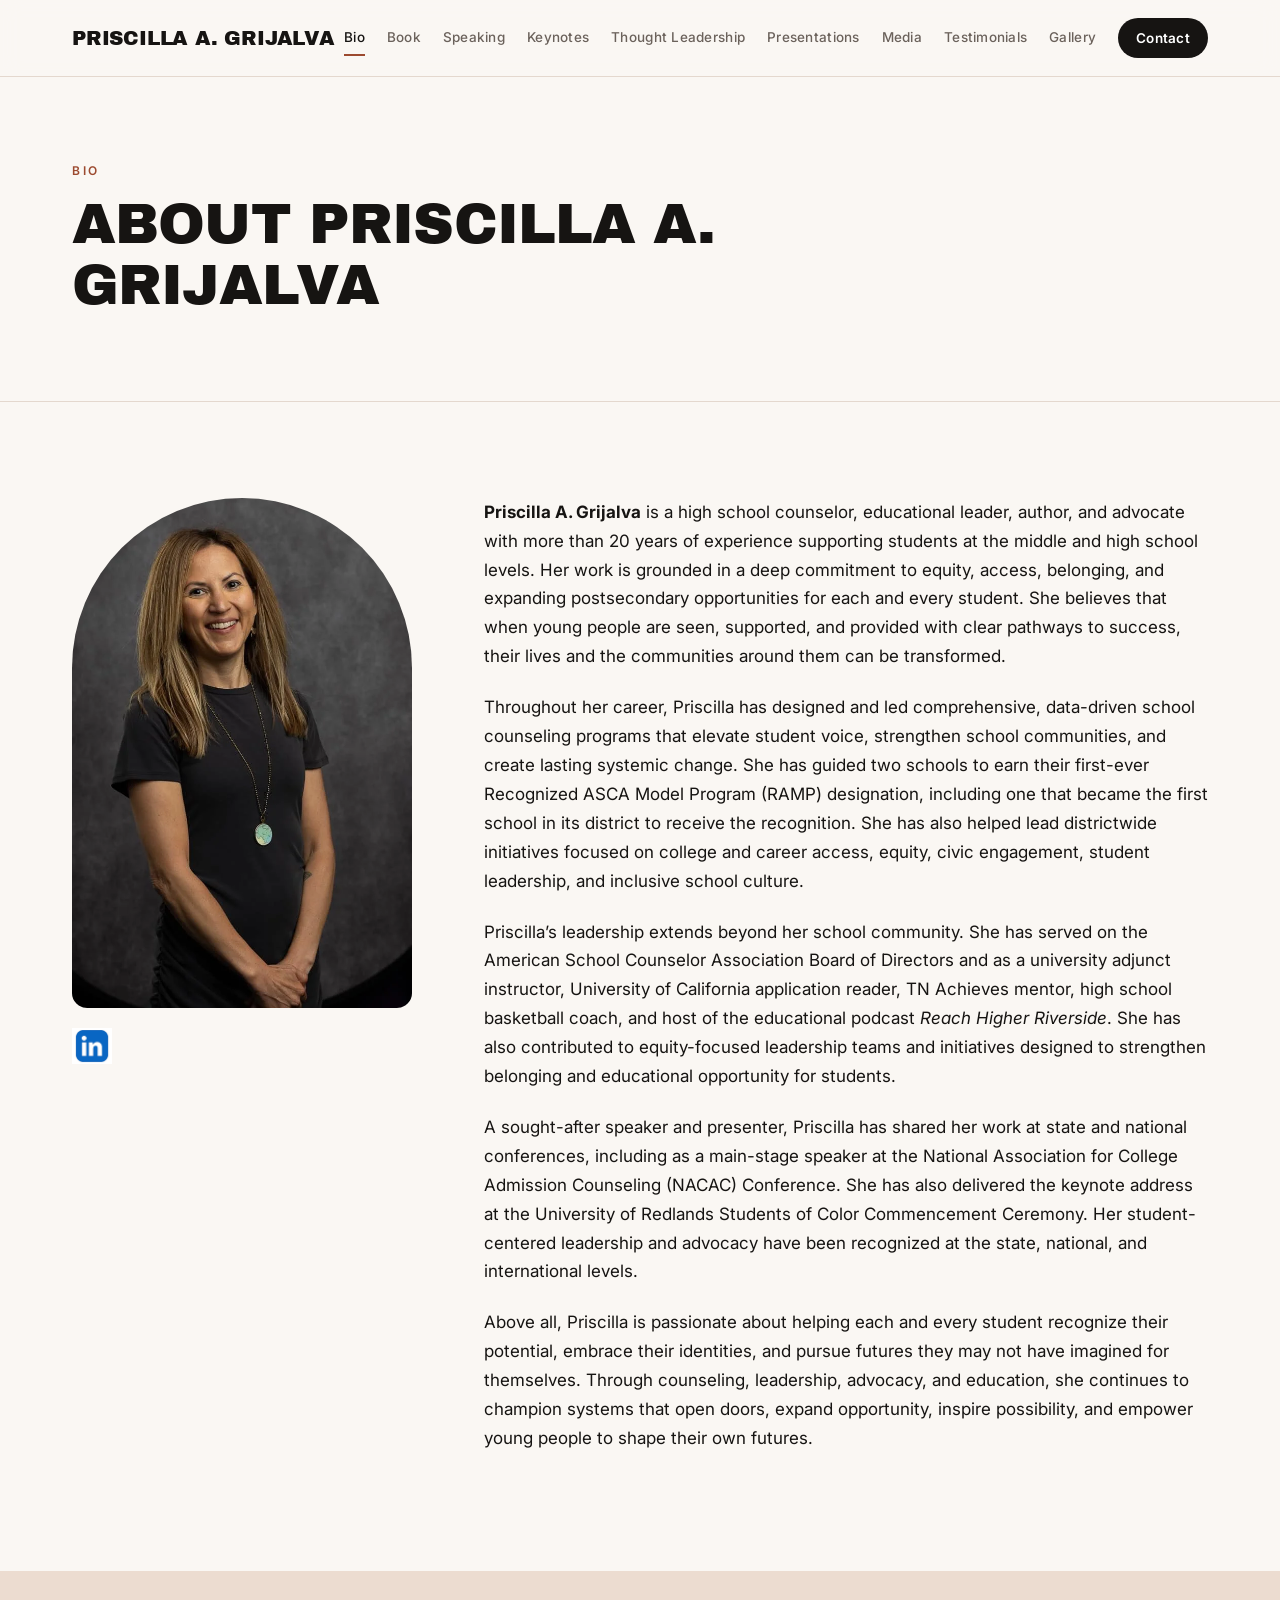
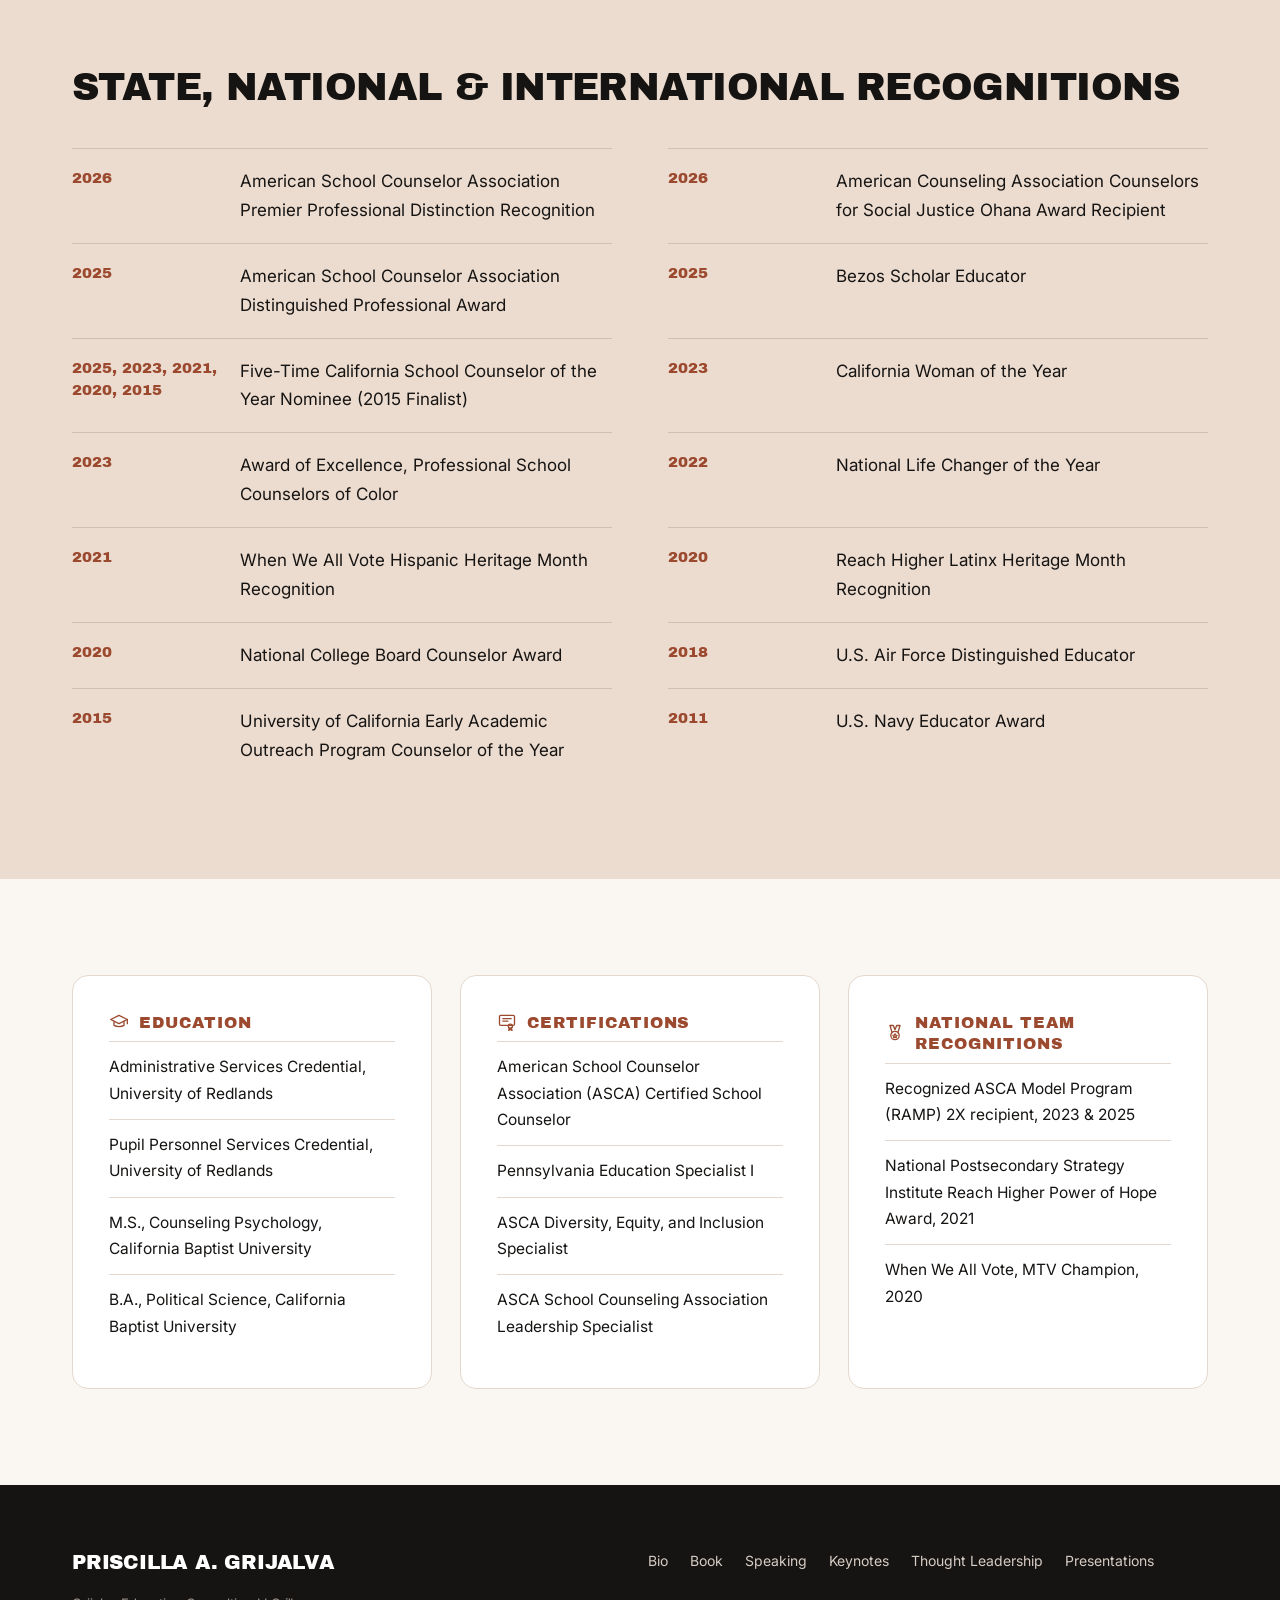
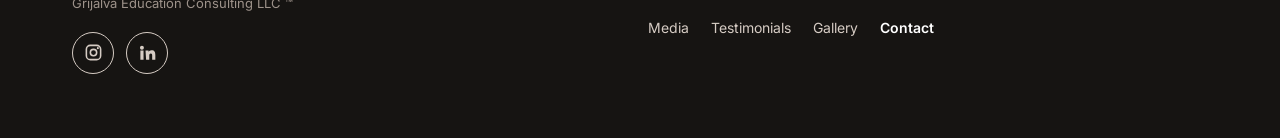
==== commit 6f7e8afd: "Add Speaking page with speaker sheet PDF; add Speaking to nav Co-Authored-By: Claude Opus 5.5 (1M co" ====
--- a/bio.html
+++ b/bio.html
@@ -5,11 +5,11 @@
 <title>Bio — Priscilla A. Grijalva</title>
 <link rel="preconnect" href="https://fonts.googleapis.com"><link rel="preconnect" href="https://fonts.gstatic.com" crossorigin>
 <link href="https://fonts.googleapis.com/css2?family=Archivo+Black&family=Fraunces:ital,opsz,wght@0,9..144,400;0,9..144,600;1,9..144,400&family=Inter:wght@400;500;600&display=swap" rel="stylesheet">
-<link rel="stylesheet" href="assets/css/style.css?v=r9"></head><body>
+<link rel="stylesheet" href="assets/css/style.css?v=r13"></head><body>
 <a class="skip" href="#page">Skip to Content</a>
 <header class="site-header"><div class="wrap hbar"><a class="brand" href="index.html">Priscilla A. Grijalva</a>
 <button class="menu-btn" aria-label="Menu" aria-expanded="false"><span></span><span></span></button>
-<nav class="nav"><a href="bio.html" aria-current=page>Bio</a><a href="book.html">Book</a><a href="speaking-1.html">Keynotes</a><a href="media.html">Thought Leadership</a><a href="presentations-and-workshops.html">Presentations</a><a href="media-1.html">Media</a><a href="reviews-and-testimonies.html">Testimonials</a><a href="gallery.html">Gallery</a><a href="contact.html" class=nav-cta>Contact</a></nav></div></header>
+<nav class="nav"><a href="bio.html" aria-current=page>Bio</a><a href="book.html">Book</a><a href="speaking.html">Speaking</a><a href="speaking-1.html">Keynotes</a><a href="media.html">Thought Leadership</a><a href="presentations-and-workshops.html">Presentations</a><a href="media-1.html">Media</a><a href="reviews-and-testimonies.html">Testimonials</a><a href="gallery.html">Gallery</a><a href="contact.html" class=nav-cta>Contact</a></nav></div></header>
 <main id="page"><section class="phero"><div class="wrap"><p class="kicker">Bio</p><h1>About Priscilla A. Grijalva</h1></div></section>
 <section class="band"><div class="wrap bio">
 <aside class="bio-side"><img class="portrait" src="assets/img/bb8c48f5-293766368_10158690024188457_73129225213965542_n.jpg" alt="Priscilla A. Grijalva">
@@ -25,6 +25,6 @@
 <section class="band"><div class="wrap cols3">
 <div class="card"><h3 class="ih"><svg class="ico" width="18" height="18" viewBox="0 0 24 24" fill="none" stroke="#9c4a2f" stroke-width="1.6" stroke-linecap="round" stroke-linejoin="round" aria-hidden="true"><path d="M2 9l10-5 10 5-10 5z"/><path d="M6 11v5c3 2 9 2 12 0v-5"/><path d="M22 9v5"/></svg><span>EDUCATION</span></h3><ul class="clean"><li>Administrative Services Credential, University of Redlands</li><li>Pupil Personnel Services Credential, University of Redlands</li><li>M.S., Counseling Psychology, California Baptist University</li><li>B.A., Political Science, California Baptist University</li></ul></div><div class="card"><h3 class="ih"><svg class="ico" width="18" height="18" viewBox="0 0 24 24" fill="none" stroke="#9c4a2f" stroke-width="1.6" stroke-linecap="round" stroke-linejoin="round" aria-hidden="true"><rect x="3" y="4" width="18" height="12" rx="1.5"/><path d="M7 8h10M7 11h6"/><circle cx="16" cy="17" r="2.5"/><path d="M14.8 19l-.8 3 2-1 2 1-.8-3"/></svg><span>CERTIFICATIONS</span></h3><ul class="clean"><li>American School Counselor Association (ASCA) Certified School Counselor</li><li>Pennsylvania Education Specialist I</li><li>ASCA Diversity, Equity, and Inclusion Specialist</li><li>ASCA School Counseling Association Leadership Specialist</li></ul></div><div class="card"><h3 class="ih"><svg class="ico" width="18" height="18" viewBox="0 0 24 24" fill="none" stroke="#9c4a2f" stroke-width="1.6" stroke-linecap="round" stroke-linejoin="round" aria-hidden="true"><circle cx="12" cy="15" r="5"/><path d="M8.5 11.5L6 3h4l2 5 2-5h4l-2.5 8.5"/><path d="M12 13l.8 1.6 1.7.2-1.2 1.2.3 1.7-1.6-.8-1.6.8.3-1.7-1.2-1.2 1.7-.2z"/></svg><span>NATIONAL TEAM RECOGNITIONS</span></h3><ul class="clean"><li>Recognized ASCA Model Program (RAMP) 2X recipient, 2023 &amp; 2025</li><li>National Postsecondary Strategy Institute Reach Higher Power of Hope Award, 2021</li><li>When We All Vote, MTV Champion, 2020</li></ul></div>
 </div></section></main>
-<footer class="site-footer"><div class="wrap fgrid"><div><a class="brand light" href="index.html">Priscilla A. Grijalva</a><p class="fine">Grijalva Education Consulting LLC ™</p><div class="social"><a href="#" aria-label="Instagram" target="_blank" rel="noopener"><svg viewBox="0 0 24 24" aria-hidden="true"><rect x="3" y="3" width="18" height="18" rx="5" fill="none" stroke="currentColor" stroke-width="2"/><circle cx="12" cy="12" r="4" fill="none" stroke="currentColor" stroke-width="2"/><circle cx="17.5" cy="6.5" r="1.3" fill="currentColor"/></svg></a><a href="https://www.linkedin.com/in/priscilla-grijalva-0228591a4/" aria-label="LinkedIn" target="_blank" rel="noopener"><svg viewBox="0 0 24 24" aria-hidden="true"><path fill="currentColor" d="M4.98 3.5a2.5 2.5 0 1 1 0 5 2.5 2.5 0 0 1 0-5zM3 9.5h4V21H3zM9.5 9.5h3.8v1.6h.05c.53-1 1.83-2.05 3.77-2.05 4.03 0 4.78 2.65 4.78 6.1V21h-4v-5.1c0-1.22-.02-2.79-1.7-2.79-1.7 0-1.96 1.33-1.96 2.7V21h-4z"/></svg></a></div></div>
-<nav class="fnav"><a href="bio.html" aria-current=page>Bio</a><a href="book.html">Book</a><a href="speaking-1.html">Keynotes</a><a href="media.html">Thought Leadership</a><a href="presentations-and-workshops.html">Presentations</a><a href="media-1.html">Media</a><a href="reviews-and-testimonies.html">Testimonials</a><a href="gallery.html">Gallery</a><a href="contact.html" class=nav-cta>Contact</a></nav></div></footer>
+<footer class="site-footer"><div class="wrap fgrid"><div><a class="brand light" href="index.html">Priscilla A. Grijalva</a><p class="fine">Grijalva Education Consulting LLC ™</p><div class="social"><a href="https://www.instagram.com/grijalvaeducation/" aria-label="Instagram" target="_blank" rel="noopener"><svg viewBox="0 0 24 24" aria-hidden="true"><rect x="3" y="3" width="18" height="18" rx="5" fill="none" stroke="currentColor" stroke-width="2"/><circle cx="12" cy="12" r="4" fill="none" stroke="currentColor" stroke-width="2"/><circle cx="17.5" cy="6.5" r="1.3" fill="currentColor"/></svg></a><a href="https://www.linkedin.com/in/priscilla-grijalva-0228591a4/" aria-label="LinkedIn" target="_blank" rel="noopener"><svg viewBox="0 0 24 24" aria-hidden="true"><path fill="currentColor" d="M4.98 3.5a2.5 2.5 0 1 1 0 5 2.5 2.5 0 0 1 0-5zM3 9.5h4V21H3zM9.5 9.5h3.8v1.6h.05c.53-1 1.83-2.05 3.77-2.05 4.03 0 4.78 2.65 4.78 6.1V21h-4v-5.1c0-1.22-.02-2.79-1.7-2.79-1.7 0-1.96 1.33-1.96 2.7V21h-4z"/></svg></a></div></div>
+<nav class="fnav"><a href="bio.html" aria-current=page>Bio</a><a href="book.html">Book</a><a href="speaking.html">Speaking</a><a href="speaking-1.html">Keynotes</a><a href="media.html">Thought Leadership</a><a href="presentations-and-workshops.html">Presentations</a><a href="media-1.html">Media</a><a href="reviews-and-testimonies.html">Testimonials</a><a href="gallery.html">Gallery</a><a href="contact.html" class=nav-cta>Contact</a></nav></div></footer>
 <script src="assets/js/main.js"></script></body></html>
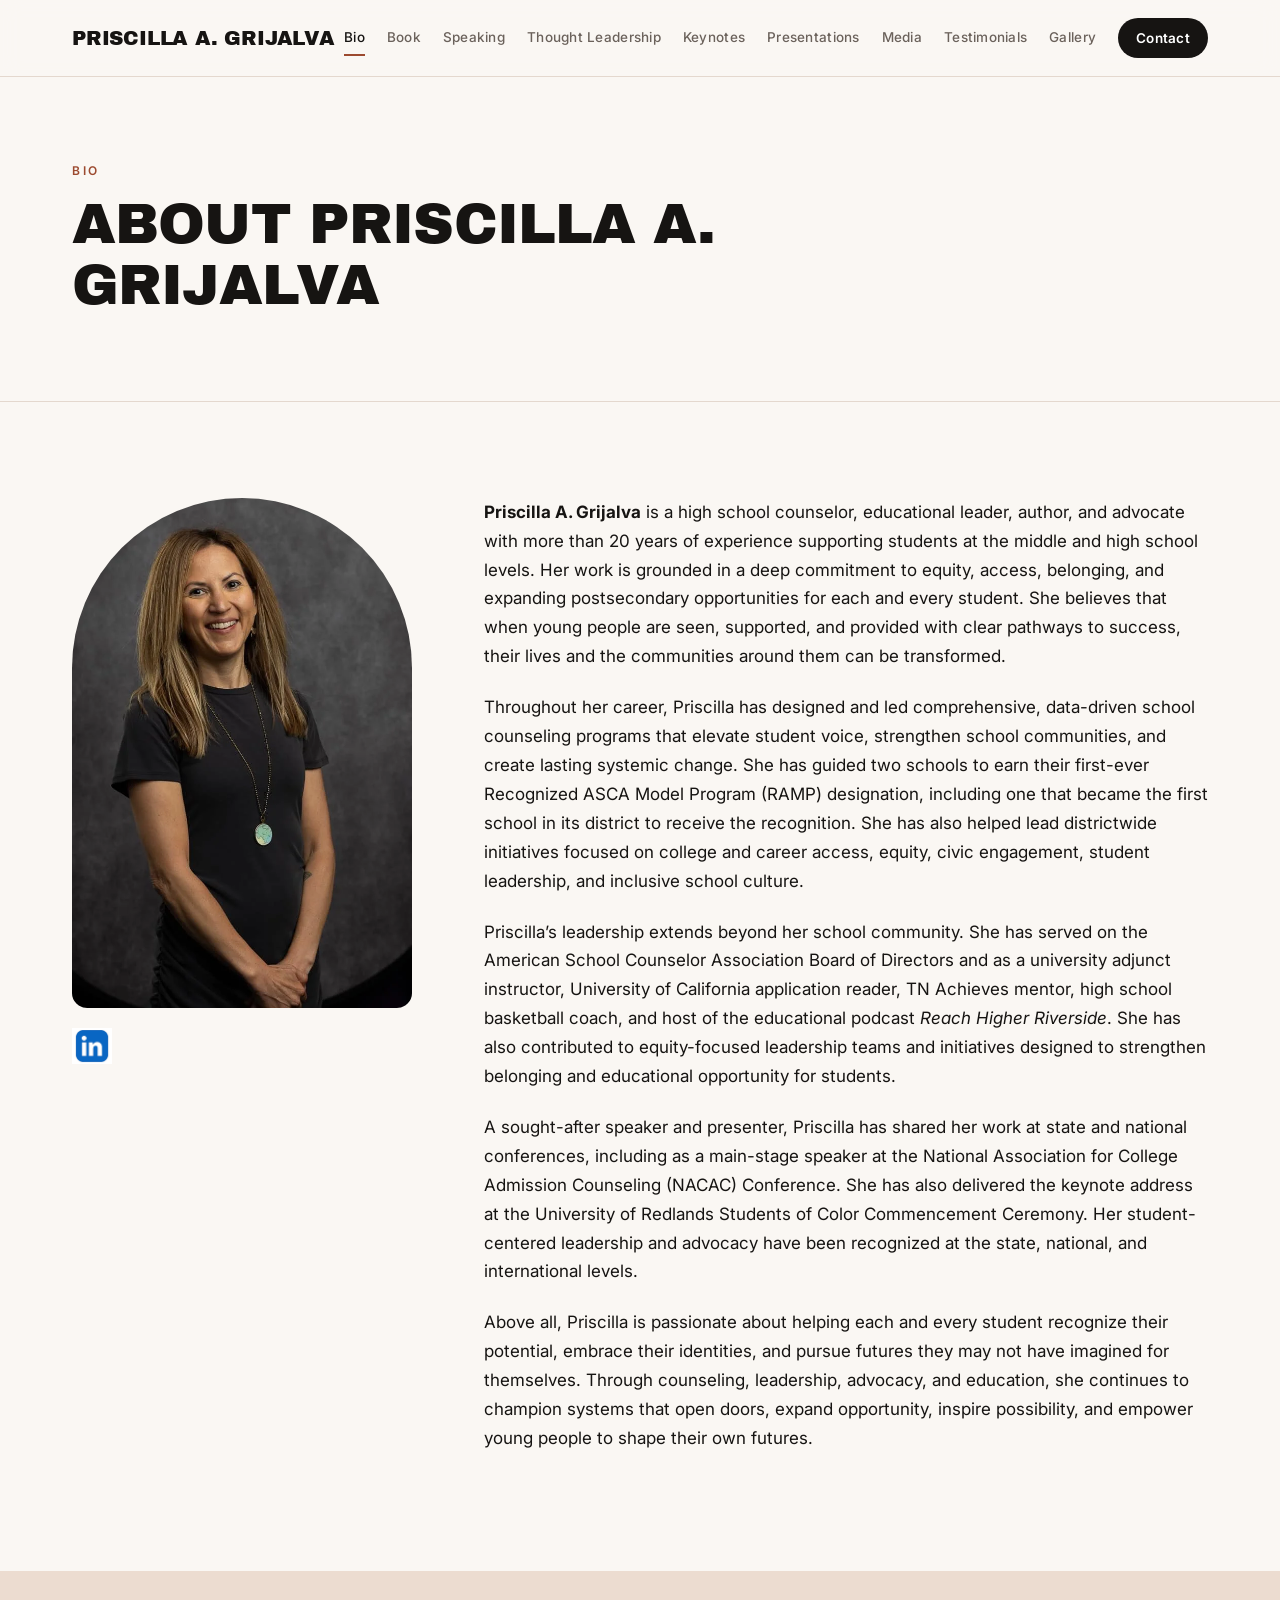
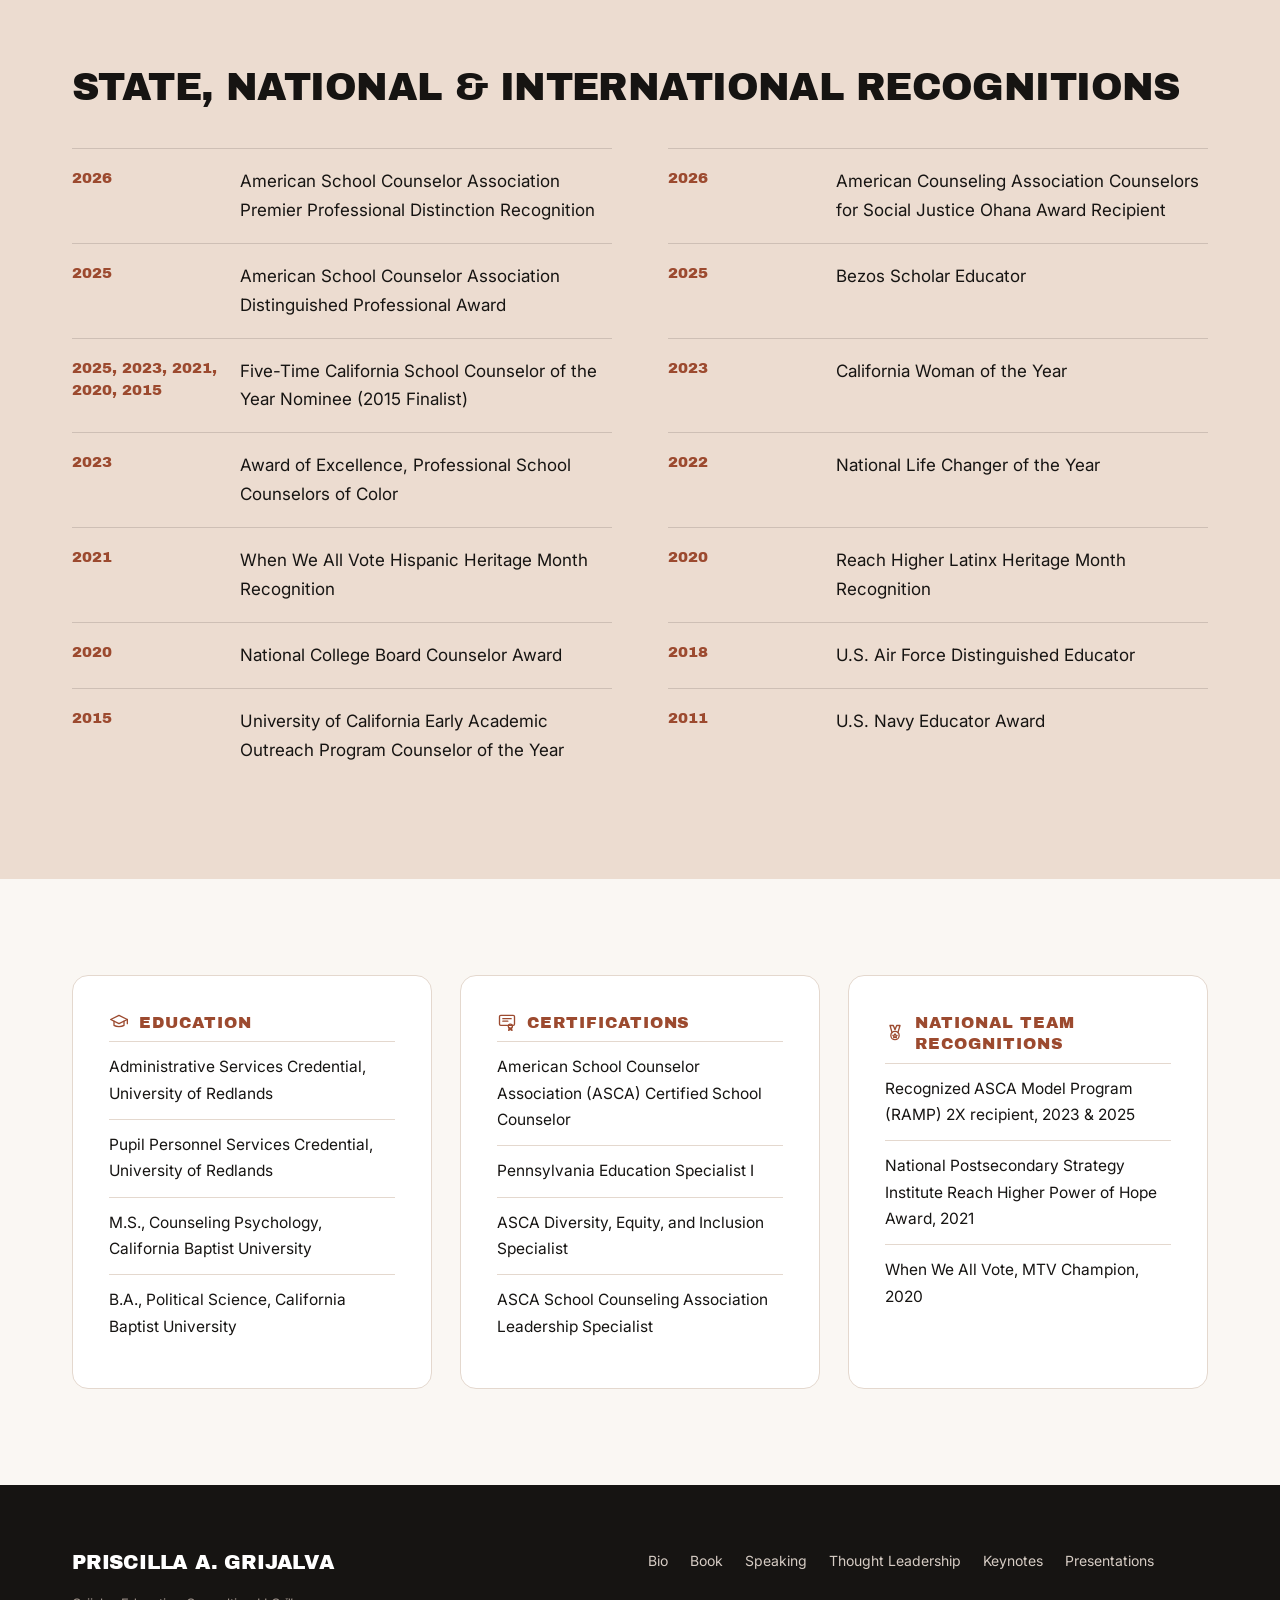
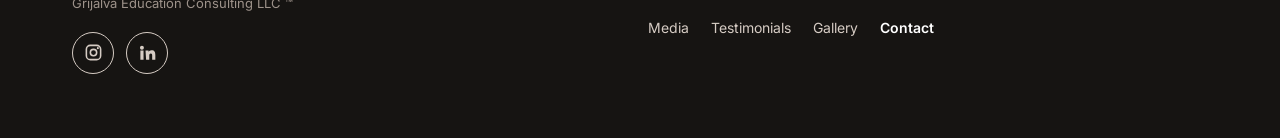
==== commit d3fa719b: "Nav: Thought Leadership before Keynotes; add booking blurb and buttons to Keynotes and Presentations" ====
--- a/bio.html
+++ b/bio.html
@@ -9,7 +9,7 @@
 <a class="skip" href="#page">Skip to Content</a>
 <header class="site-header"><div class="wrap hbar"><a class="brand" href="index.html">Priscilla A. Grijalva</a>
 <button class="menu-btn" aria-label="Menu" aria-expanded="false"><span></span><span></span></button>
-<nav class="nav"><a href="bio.html" aria-current=page>Bio</a><a href="book.html">Book</a><a href="speaking.html">Speaking</a><a href="speaking-1.html">Keynotes</a><a href="media.html">Thought Leadership</a><a href="presentations-and-workshops.html">Presentations</a><a href="media-1.html">Media</a><a href="reviews-and-testimonies.html">Testimonials</a><a href="gallery.html">Gallery</a><a href="contact.html" class=nav-cta>Contact</a></nav></div></header>
+<nav class="nav"><a href="bio.html" aria-current=page>Bio</a><a href="book.html">Book</a><a href="speaking.html">Speaking</a><a href="media.html">Thought Leadership</a><a href="speaking-1.html">Keynotes</a><a href="presentations-and-workshops.html">Presentations</a><a href="media-1.html">Media</a><a href="reviews-and-testimonies.html">Testimonials</a><a href="gallery.html">Gallery</a><a href="contact.html" class=nav-cta>Contact</a></nav></div></header>
 <main id="page"><section class="phero"><div class="wrap"><p class="kicker">Bio</p><h1>About Priscilla A. Grijalva</h1></div></section>
 <section class="band"><div class="wrap bio">
 <aside class="bio-side"><img class="portrait" src="assets/img/bb8c48f5-293766368_10158690024188457_73129225213965542_n.jpg" alt="Priscilla A. Grijalva">
@@ -26,5 +26,5 @@
 <div class="card"><h3 class="ih"><svg class="ico" width="18" height="18" viewBox="0 0 24 24" fill="none" stroke="#9c4a2f" stroke-width="1.6" stroke-linecap="round" stroke-linejoin="round" aria-hidden="true"><path d="M2 9l10-5 10 5-10 5z"/><path d="M6 11v5c3 2 9 2 12 0v-5"/><path d="M22 9v5"/></svg><span>EDUCATION</span></h3><ul class="clean"><li>Administrative Services Credential, University of Redlands</li><li>Pupil Personnel Services Credential, University of Redlands</li><li>M.S., Counseling Psychology, California Baptist University</li><li>B.A., Political Science, California Baptist University</li></ul></div><div class="card"><h3 class="ih"><svg class="ico" width="18" height="18" viewBox="0 0 24 24" fill="none" stroke="#9c4a2f" stroke-width="1.6" stroke-linecap="round" stroke-linejoin="round" aria-hidden="true"><rect x="3" y="4" width="18" height="12" rx="1.5"/><path d="M7 8h10M7 11h6"/><circle cx="16" cy="17" r="2.5"/><path d="M14.8 19l-.8 3 2-1 2 1-.8-3"/></svg><span>CERTIFICATIONS</span></h3><ul class="clean"><li>American School Counselor Association (ASCA) Certified School Counselor</li><li>Pennsylvania Education Specialist I</li><li>ASCA Diversity, Equity, and Inclusion Specialist</li><li>ASCA School Counseling Association Leadership Specialist</li></ul></div><div class="card"><h3 class="ih"><svg class="ico" width="18" height="18" viewBox="0 0 24 24" fill="none" stroke="#9c4a2f" stroke-width="1.6" stroke-linecap="round" stroke-linejoin="round" aria-hidden="true"><circle cx="12" cy="15" r="5"/><path d="M8.5 11.5L6 3h4l2 5 2-5h4l-2.5 8.5"/><path d="M12 13l.8 1.6 1.7.2-1.2 1.2.3 1.7-1.6-.8-1.6.8.3-1.7-1.2-1.2 1.7-.2z"/></svg><span>NATIONAL TEAM RECOGNITIONS</span></h3><ul class="clean"><li>Recognized ASCA Model Program (RAMP) 2X recipient, 2023 &amp; 2025</li><li>National Postsecondary Strategy Institute Reach Higher Power of Hope Award, 2021</li><li>When We All Vote, MTV Champion, 2020</li></ul></div>
 </div></section></main>
 <footer class="site-footer"><div class="wrap fgrid"><div><a class="brand light" href="index.html">Priscilla A. Grijalva</a><p class="fine">Grijalva Education Consulting LLC ™</p><div class="social"><a href="https://www.instagram.com/grijalvaeducation/" aria-label="Instagram" target="_blank" rel="noopener"><svg viewBox="0 0 24 24" aria-hidden="true"><rect x="3" y="3" width="18" height="18" rx="5" fill="none" stroke="currentColor" stroke-width="2"/><circle cx="12" cy="12" r="4" fill="none" stroke="currentColor" stroke-width="2"/><circle cx="17.5" cy="6.5" r="1.3" fill="currentColor"/></svg></a><a href="https://www.linkedin.com/in/priscilla-grijalva-0228591a4/" aria-label="LinkedIn" target="_blank" rel="noopener"><svg viewBox="0 0 24 24" aria-hidden="true"><path fill="currentColor" d="M4.98 3.5a2.5 2.5 0 1 1 0 5 2.5 2.5 0 0 1 0-5zM3 9.5h4V21H3zM9.5 9.5h3.8v1.6h.05c.53-1 1.83-2.05 3.77-2.05 4.03 0 4.78 2.65 4.78 6.1V21h-4v-5.1c0-1.22-.02-2.79-1.7-2.79-1.7 0-1.96 1.33-1.96 2.7V21h-4z"/></svg></a></div></div>
-<nav class="fnav"><a href="bio.html" aria-current=page>Bio</a><a href="book.html">Book</a><a href="speaking.html">Speaking</a><a href="speaking-1.html">Keynotes</a><a href="media.html">Thought Leadership</a><a href="presentations-and-workshops.html">Presentations</a><a href="media-1.html">Media</a><a href="reviews-and-testimonies.html">Testimonials</a><a href="gallery.html">Gallery</a><a href="contact.html" class=nav-cta>Contact</a></nav></div></footer>
+<nav class="fnav"><a href="bio.html" aria-current=page>Bio</a><a href="book.html">Book</a><a href="speaking.html">Speaking</a><a href="media.html">Thought Leadership</a><a href="speaking-1.html">Keynotes</a><a href="presentations-and-workshops.html">Presentations</a><a href="media-1.html">Media</a><a href="reviews-and-testimonies.html">Testimonials</a><a href="gallery.html">Gallery</a><a href="contact.html" class=nav-cta>Contact</a></nav></div></footer>
 <script src="assets/js/main.js"></script></body></html>
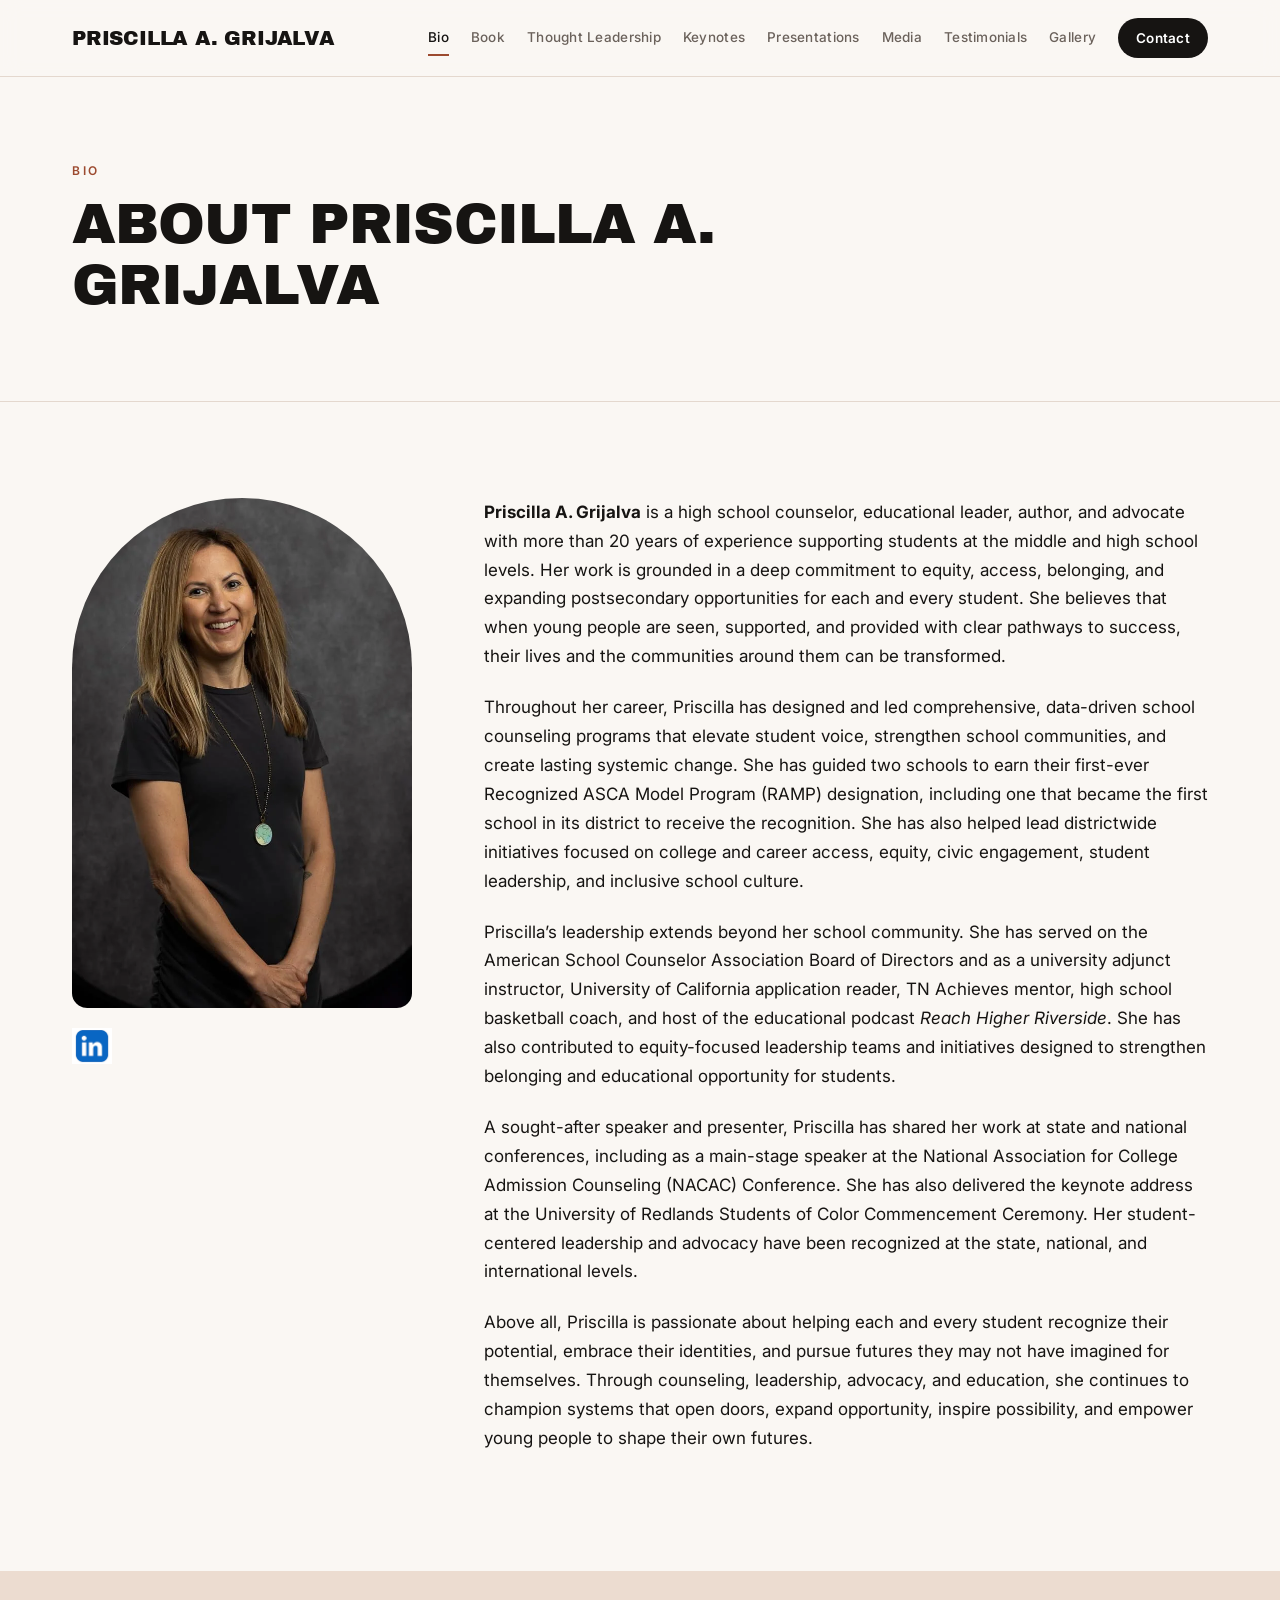
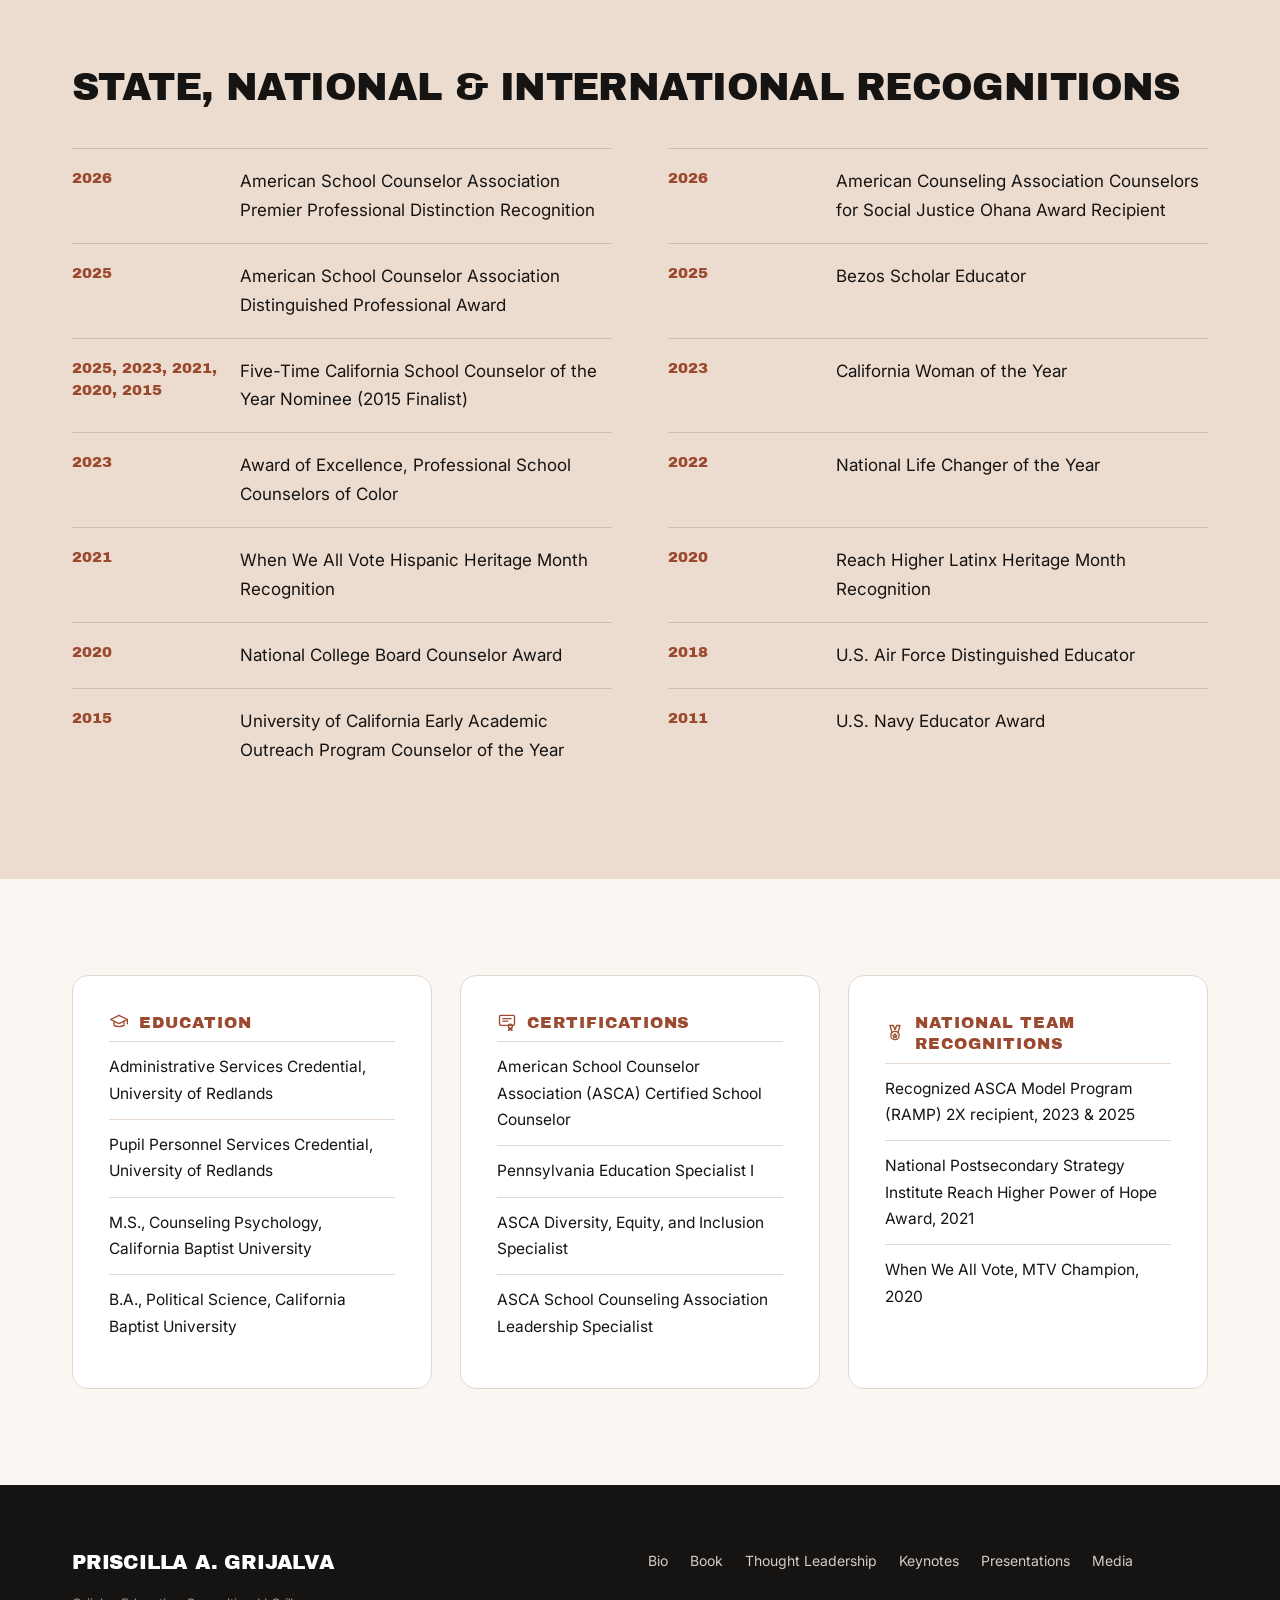
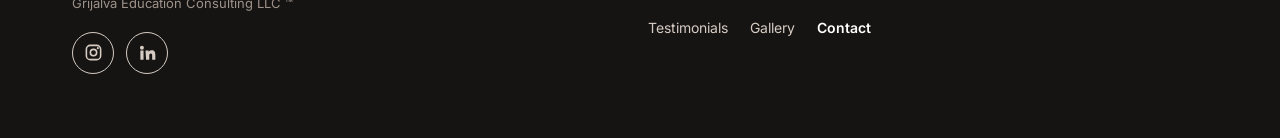
==== commit 7c0371ed: "Remove Speaking page (content now on Keynotes and Presentations)" ====
--- a/bio.html
+++ b/bio.html
@@ -9,7 +9,7 @@
 <a class="skip" href="#page">Skip to Content</a>
 <header class="site-header"><div class="wrap hbar"><a class="brand" href="index.html">Priscilla A. Grijalva</a>
 <button class="menu-btn" aria-label="Menu" aria-expanded="false"><span></span><span></span></button>
-<nav class="nav"><a href="bio.html" aria-current=page>Bio</a><a href="book.html">Book</a><a href="speaking.html">Speaking</a><a href="media.html">Thought Leadership</a><a href="speaking-1.html">Keynotes</a><a href="presentations-and-workshops.html">Presentations</a><a href="media-1.html">Media</a><a href="reviews-and-testimonies.html">Testimonials</a><a href="gallery.html">Gallery</a><a href="contact.html" class=nav-cta>Contact</a></nav></div></header>
+<nav class="nav"><a href="bio.html" aria-current=page>Bio</a><a href="book.html">Book</a><a href="media.html">Thought Leadership</a><a href="speaking-1.html">Keynotes</a><a href="presentations-and-workshops.html">Presentations</a><a href="media-1.html">Media</a><a href="reviews-and-testimonies.html">Testimonials</a><a href="gallery.html">Gallery</a><a href="contact.html" class=nav-cta>Contact</a></nav></div></header>
 <main id="page"><section class="phero"><div class="wrap"><p class="kicker">Bio</p><h1>About Priscilla A. Grijalva</h1></div></section>
 <section class="band"><div class="wrap bio">
 <aside class="bio-side"><img class="portrait" src="assets/img/bb8c48f5-293766368_10158690024188457_73129225213965542_n.jpg" alt="Priscilla A. Grijalva">
@@ -26,5 +26,5 @@
 <div class="card"><h3 class="ih"><svg class="ico" width="18" height="18" viewBox="0 0 24 24" fill="none" stroke="#9c4a2f" stroke-width="1.6" stroke-linecap="round" stroke-linejoin="round" aria-hidden="true"><path d="M2 9l10-5 10 5-10 5z"/><path d="M6 11v5c3 2 9 2 12 0v-5"/><path d="M22 9v5"/></svg><span>EDUCATION</span></h3><ul class="clean"><li>Administrative Services Credential, University of Redlands</li><li>Pupil Personnel Services Credential, University of Redlands</li><li>M.S., Counseling Psychology, California Baptist University</li><li>B.A., Political Science, California Baptist University</li></ul></div><div class="card"><h3 class="ih"><svg class="ico" width="18" height="18" viewBox="0 0 24 24" fill="none" stroke="#9c4a2f" stroke-width="1.6" stroke-linecap="round" stroke-linejoin="round" aria-hidden="true"><rect x="3" y="4" width="18" height="12" rx="1.5"/><path d="M7 8h10M7 11h6"/><circle cx="16" cy="17" r="2.5"/><path d="M14.8 19l-.8 3 2-1 2 1-.8-3"/></svg><span>CERTIFICATIONS</span></h3><ul class="clean"><li>American School Counselor Association (ASCA) Certified School Counselor</li><li>Pennsylvania Education Specialist I</li><li>ASCA Diversity, Equity, and Inclusion Specialist</li><li>ASCA School Counseling Association Leadership Specialist</li></ul></div><div class="card"><h3 class="ih"><svg class="ico" width="18" height="18" viewBox="0 0 24 24" fill="none" stroke="#9c4a2f" stroke-width="1.6" stroke-linecap="round" stroke-linejoin="round" aria-hidden="true"><circle cx="12" cy="15" r="5"/><path d="M8.5 11.5L6 3h4l2 5 2-5h4l-2.5 8.5"/><path d="M12 13l.8 1.6 1.7.2-1.2 1.2.3 1.7-1.6-.8-1.6.8.3-1.7-1.2-1.2 1.7-.2z"/></svg><span>NATIONAL TEAM RECOGNITIONS</span></h3><ul class="clean"><li>Recognized ASCA Model Program (RAMP) 2X recipient, 2023 &amp; 2025</li><li>National Postsecondary Strategy Institute Reach Higher Power of Hope Award, 2021</li><li>When We All Vote, MTV Champion, 2020</li></ul></div>
 </div></section></main>
 <footer class="site-footer"><div class="wrap fgrid"><div><a class="brand light" href="index.html">Priscilla A. Grijalva</a><p class="fine">Grijalva Education Consulting LLC ™</p><div class="social"><a href="https://www.instagram.com/grijalvaeducation/" aria-label="Instagram" target="_blank" rel="noopener"><svg viewBox="0 0 24 24" aria-hidden="true"><rect x="3" y="3" width="18" height="18" rx="5" fill="none" stroke="currentColor" stroke-width="2"/><circle cx="12" cy="12" r="4" fill="none" stroke="currentColor" stroke-width="2"/><circle cx="17.5" cy="6.5" r="1.3" fill="currentColor"/></svg></a><a href="https://www.linkedin.com/in/priscilla-grijalva-0228591a4/" aria-label="LinkedIn" target="_blank" rel="noopener"><svg viewBox="0 0 24 24" aria-hidden="true"><path fill="currentColor" d="M4.98 3.5a2.5 2.5 0 1 1 0 5 2.5 2.5 0 0 1 0-5zM3 9.5h4V21H3zM9.5 9.5h3.8v1.6h.05c.53-1 1.83-2.05 3.77-2.05 4.03 0 4.78 2.65 4.78 6.1V21h-4v-5.1c0-1.22-.02-2.79-1.7-2.79-1.7 0-1.96 1.33-1.96 2.7V21h-4z"/></svg></a></div></div>
-<nav class="fnav"><a href="bio.html" aria-current=page>Bio</a><a href="book.html">Book</a><a href="speaking.html">Speaking</a><a href="media.html">Thought Leadership</a><a href="speaking-1.html">Keynotes</a><a href="presentations-and-workshops.html">Presentations</a><a href="media-1.html">Media</a><a href="reviews-and-testimonies.html">Testimonials</a><a href="gallery.html">Gallery</a><a href="contact.html" class=nav-cta>Contact</a></nav></div></footer>
+<nav class="fnav"><a href="bio.html" aria-current=page>Bio</a><a href="book.html">Book</a><a href="media.html">Thought Leadership</a><a href="speaking-1.html">Keynotes</a><a href="presentations-and-workshops.html">Presentations</a><a href="media-1.html">Media</a><a href="reviews-and-testimonies.html">Testimonials</a><a href="gallery.html">Gallery</a><a href="contact.html" class=nav-cta>Contact</a></nav></div></footer>
 <script src="assets/js/main.js"></script></body></html>
